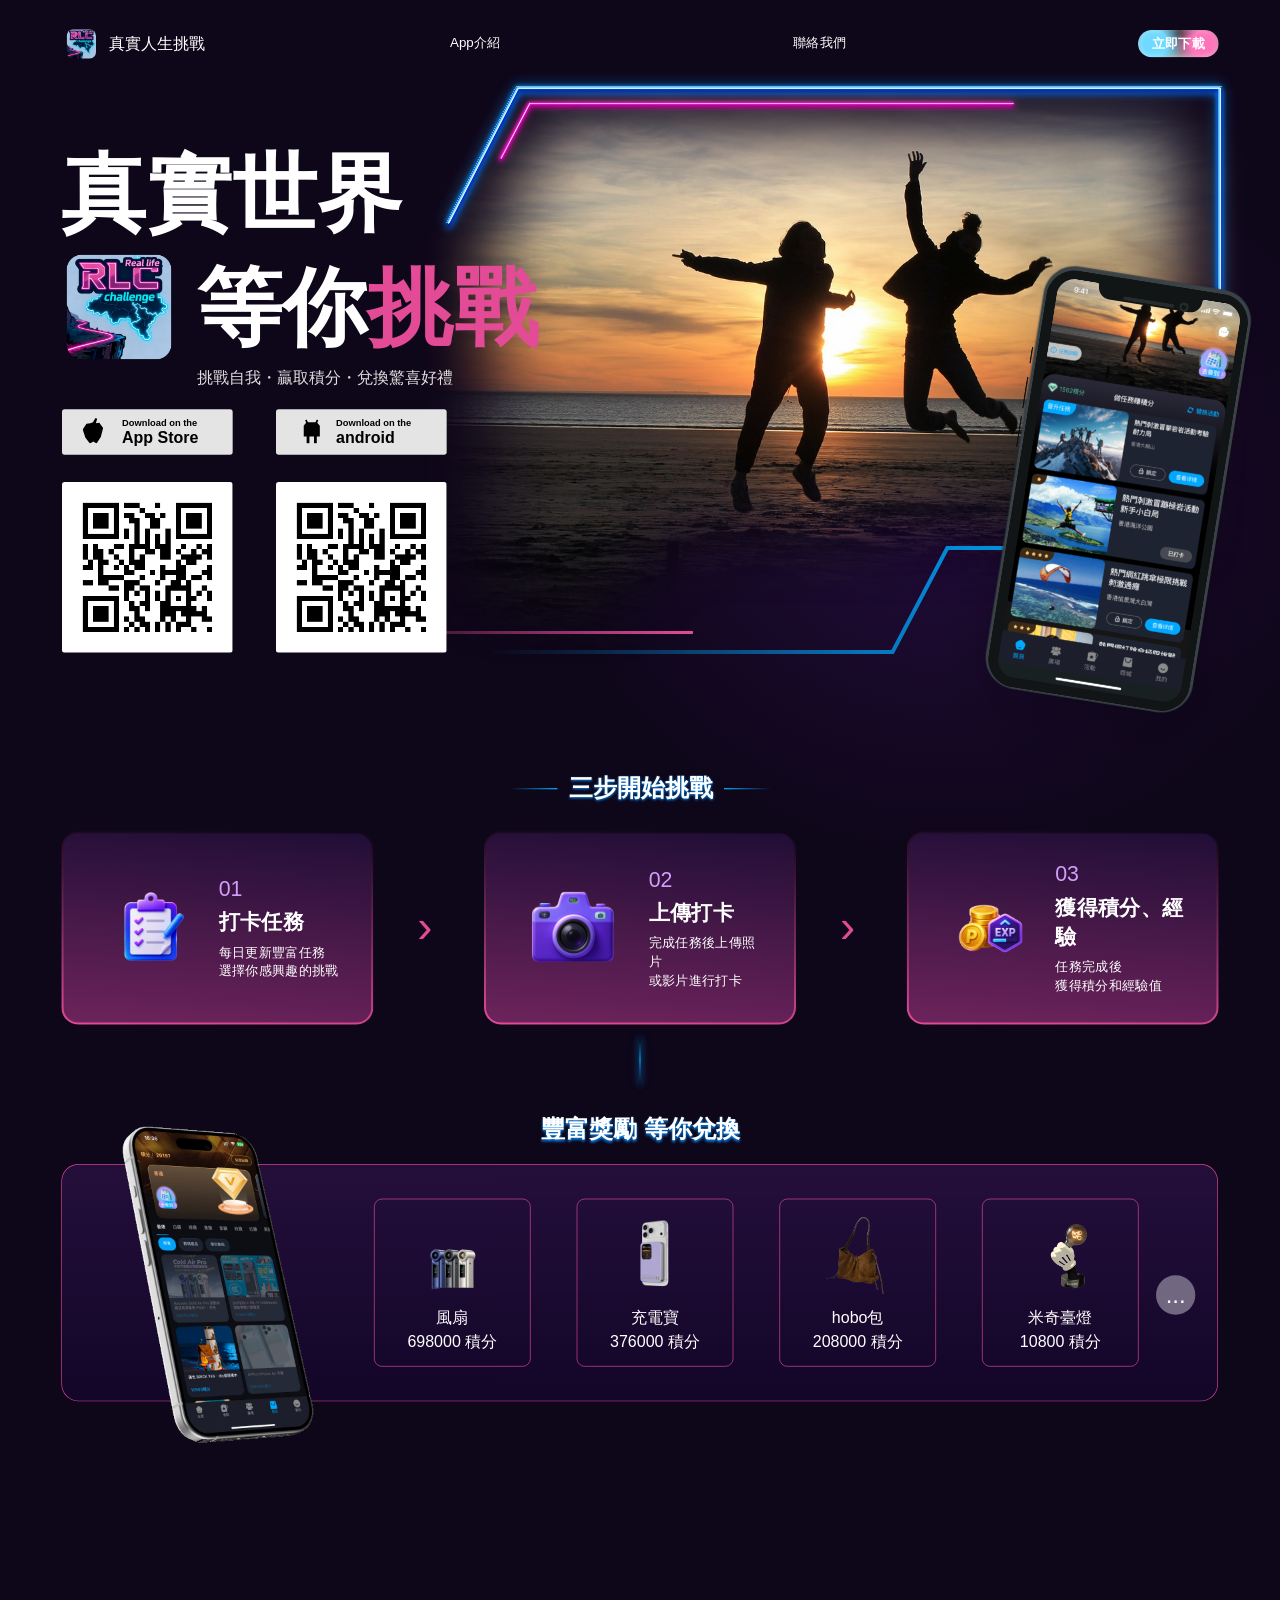
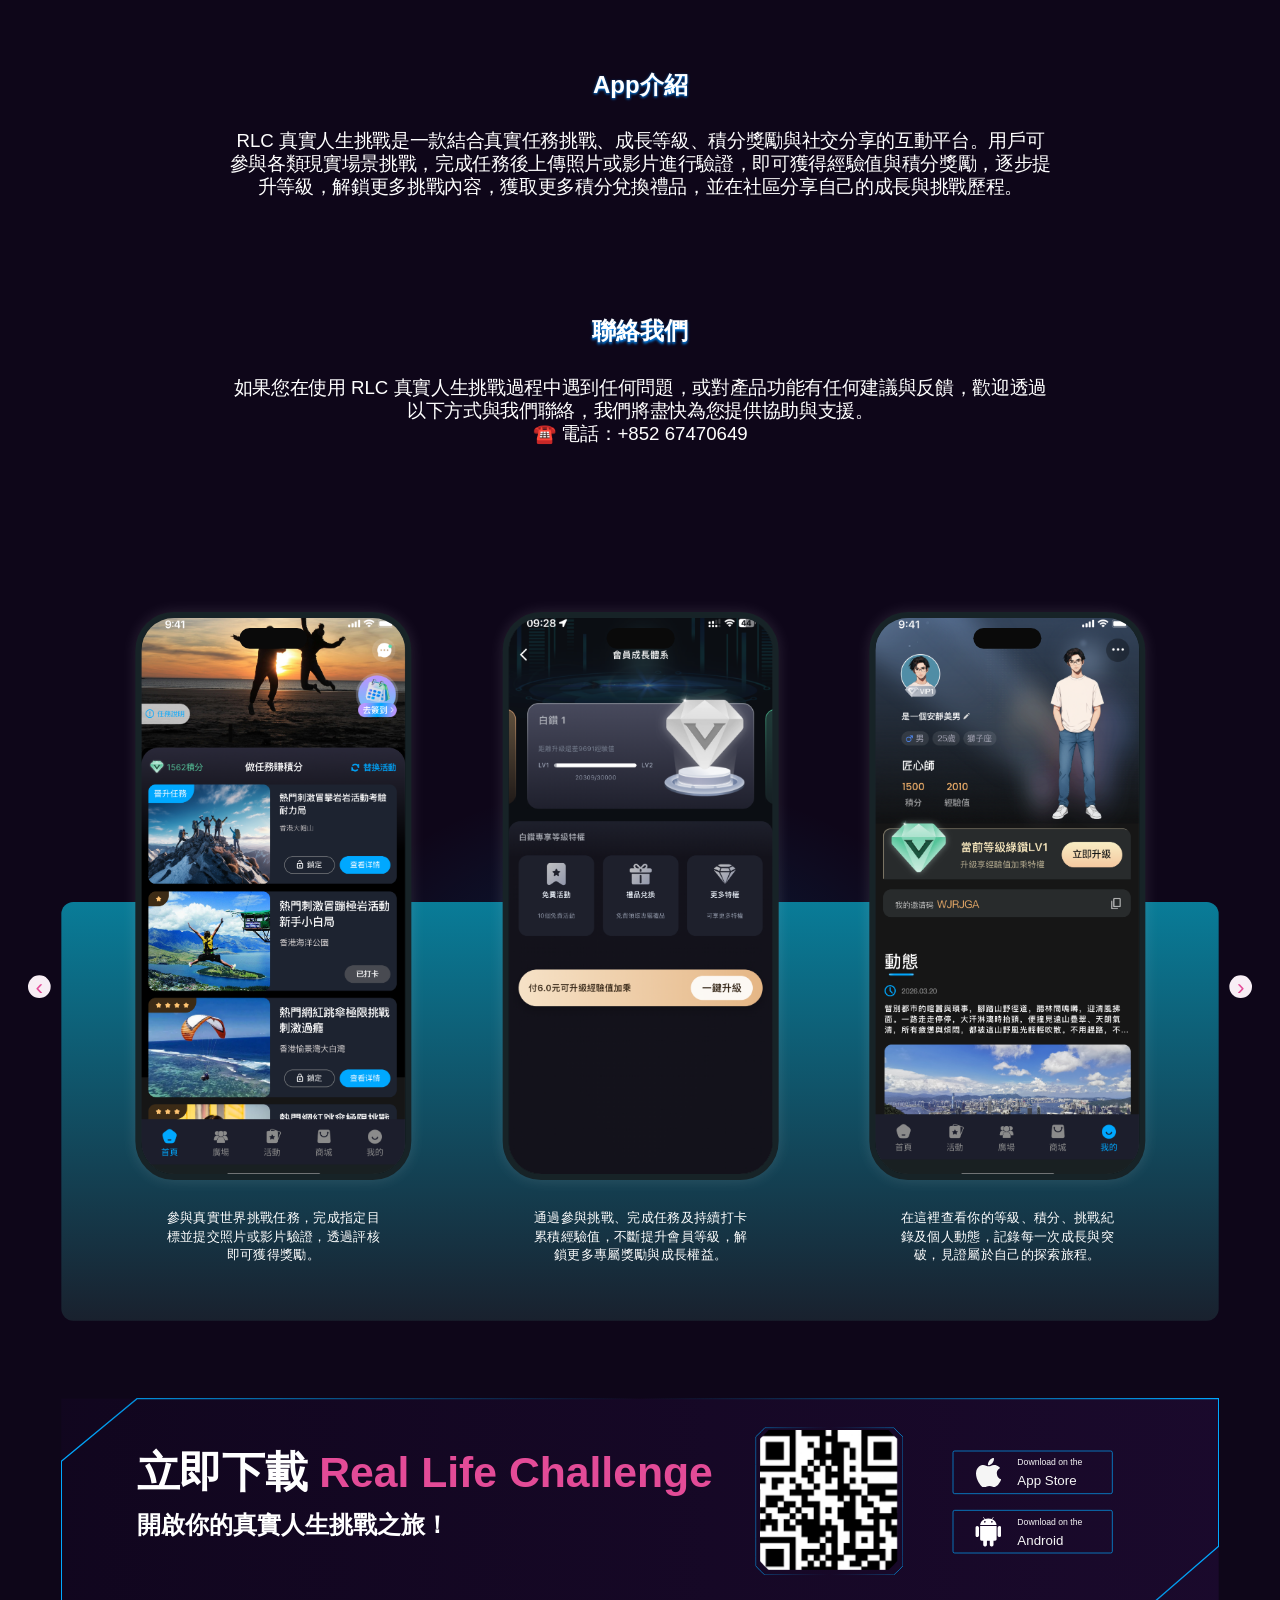
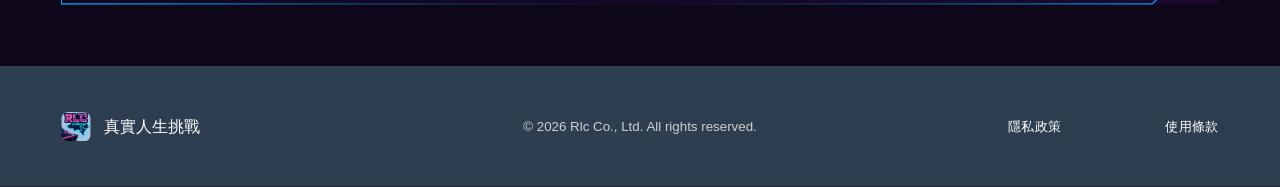
==== index.html @ c3938c3d "🎉 初始化提交：RLC 落地頁面（Landing Page）專案 - 新增首頁 index.html（繁體中文，含 SEO meta、Open Graph、Google Analytics 設定） -" ====
<!doctype html>
<html lang="zh-Hant">
  <head>
    <meta charset="utf-8" />
    <meta name="viewport" content="width=device-width, initial-scale=1" />
    <meta
      name="description"
      content="RLC 真實人生挑戰是一款結合真實任務挑戰、成長等級、積分獎勵與社交分享的互動平台。"
    />
    <title>真實人生挑戰</title>
    <link rel="stylesheet" href="./styles.css" />
  </head>
  <body>
    <main class="page-shell">
      <div class="design-canvas">
        <div class="design-stage">
          <header class="site-header" aria-label="主導覽">
            <button class="brand jump" type="button" data-scroll-y="0">
              <img src="./assets/logo.png" alt="" />
              <span>真實人生挑戰</span>
            </button>
            <nav class="main-nav">
              <button class="jump" type="button" data-scroll-y="2503">App介紹</button>
              <button class="jump" type="button" data-scroll-y="2869">聯絡我們</button>
            </nav>
            <button class="top-download jump" type="button" data-scroll-y="4498">立即下載</button>
          </header>

          <section class="hero" aria-label="真實世界等你挑戰">
            <div class="hero-copy">
              <h1>
                <span>真實世界</span>
                <span class="challenge-row">
                  <img src="./assets/logo.png" alt="RLC" />
                  <span>等你<strong>挑戰</strong></span>
                </span>
              </h1>
              <p>挑戰自我・贏取積分・兌換驚喜好禮</p>
              <div class="download-row">
                <button class="store-button jump" type="button" data-scroll-y="4498">
                  <span class="store-icon apple">Apple</span>
                  <span>
                    <small>Download on the</small>
                    App Store
                  </span>
                </button>
                <button class="store-button jump" type="button" data-scroll-y="4498">
                  <span class="store-icon android">Android</span>
                  <span>
                    <small>Download on the</small>
                    android
                  </span>
                </button>
              </div>
              <div class="qr-row">
                <img src="./assets/qr.png" alt="iOS 下載二維碼" />
                <img src="./assets/qr.png" alt="Android 下載二維碼" />
              </div>
            </div>

            <div class="hero-media" aria-hidden="true">
              <div class="hero-frame-art" data-node-id="475:1321">
                <div class="hero-frame-photo" data-node-id="475:1304">
                  <img src="./assets/hero-frame-photo.png" alt="" />
                </div>
                <img class="hero-vector hero-blue-1" src="./assets/hero-blue-1.svg" alt="" data-node-id="475:1307" />
                <img class="hero-vector hero-blue-2" src="./assets/hero-blue-2.svg" alt="" data-node-id="475:1308" />
                <img class="hero-vector hero-blue-3" src="./assets/hero-blue-3.svg" alt="" data-node-id="475:1309" />
                <img class="hero-vector hero-blue-4" src="./assets/hero-blue-4.svg" alt="" data-node-id="475:1310" />
                <img class="hero-vector hero-blue-5" src="./assets/hero-blue-5.svg" alt="" data-node-id="475:1311" />
                <img class="hero-vector hero-pink-1" src="./assets/hero-pink-1.svg" alt="" data-node-id="475:1314" />
                <img class="hero-vector hero-pink-2" src="./assets/hero-pink-2.svg" alt="" data-node-id="475:1315" />
                <img class="hero-vector hero-pink-3" src="./assets/hero-pink-3.svg" alt="" data-node-id="475:1316" />
                <img class="hero-vector hero-pink-4" src="./assets/hero-pink-4.svg" alt="" data-node-id="475:1317" />
                <img class="hero-vector hero-pink-5" src="./assets/hero-pink-5.svg" alt="" data-node-id="475:1318" />
                <img class="hero-vector hero-bottom-blue" src="./assets/hero-bottom-blue.svg" alt="" data-node-id="475:1319" />
                <img class="hero-vector hero-tail-pink" src="./assets/hero-tail-pink.svg" alt="" data-node-id="475:1320" />
              </div>
            </div>
            <div class="home-mock" aria-hidden="true" data-node-id="478:1348" data-name="首頁mock">
              <div class="home-mock-body">
                <img class="home-mock-buttons" src="./assets/mock-buttons.svg" alt="" data-node-id="478:1349" />
                <img class="home-mock-surround" src="./assets/mock-device-surround.svg" alt="" data-node-id="478:1354" />
                <img class="home-mock-bg" src="./assets/mock-device-bg.svg" alt="" data-node-id="478:1355" />
                <div class="home-mock-screen" data-node-id="478:1360">
                  <img src="./assets/mock-screen.png" alt="" />
                </div>
                <img class="home-mock-speaker" src="./assets/mock-speaker.svg" alt="" data-node-id="478:1357" />
                <div class="home-mock-camera" data-node-id="478:1356">
                  <img class="home-mock-camera-base" src="./assets/mock-camera.svg" alt="" />
                  <img class="home-mock-camera-oval" src="./assets/mock-camera-oval.svg" alt="" />
                  <img class="home-mock-camera-highlight" src="./assets/mock-camera-oval-highlight.svg" alt="" />
                </div>
              </div>
            </div>
          </section>

          <section class="steps" aria-label="三步開始挑戰">
            <div class="section-title line-title">三步開始挑戰</div>
            <div class="step-card step-one">
              <img src="./assets/task-check.png" alt="" />
              <div>
                <span>01</span>
                <h3>打卡任務</h3>
                <p>每日更新豐富任務<br />選擇你感興趣的挑戰</p>
              </div>
            </div>
            <span class="step-arrow arrow-one">›</span>
            <div class="step-card step-two">
              <img src="./assets/task-camera.png" alt="" />
              <div>
                <span>02</span>
                <h3>上傳打卡</h3>
                <p>完成任務後上傳照片<br />或影片進行打卡</p>
              </div>
            </div>
            <span class="step-arrow arrow-two">›</span>
            <div class="step-card step-three">
              <img src="./assets/task-exp.png" alt="" />
              <div>
                <span>03</span>
                <h3>獲得積分、經驗</h3>
                <p>任務完成後<br />獲得積分和經驗值</p>
              </div>
            </div>
          </section>

          <section class="rewards" aria-label="豐富獎勵 等你兌換">
            <div class="reward-connector" aria-hidden="true"></div>
            <div class="section-title reward-title">豐富獎勵 等你兌換</div>
            <div class="mall-mock" aria-hidden="true" data-node-id="479:1365" data-name="積分商城mock">
              <img class="mall-mock-image" src="./assets/mall-mock-figma-transparent.png" alt="積分商城手機畫面" />
            </div>
            <div class="reward-panel">
              <article class="reward-card">
                <img src="./assets/reward-fan.png" alt="" />
                <h3>風扇</h3>
                <p>698000 積分</p>
              </article>
              <article class="reward-card">
                <img src="./assets/reward-powerbank.png" alt="" />
                <h3>充電寶</h3>
                <p>376000 積分</p>
              </article>
              <article class="reward-card">
                <img src="./assets/reward-bag.png" alt="" />
                <h3>hobo包</h3>
                <p>208000 積分</p>
              </article>
              <article class="reward-card">
                <img src="./assets/reward-lamp.png" alt="" />
                <h3>米奇臺燈</h3>
                <p>10800 積分</p>
              </article>
              <span class="more-dot">...</span>
            </div>
          </section>

          <section class="about" aria-label="App 介紹與聯絡我們">
            <div class="text-block" id="about">
              <h2>App介紹</h2>
              <p>
                RLC 真實人生挑戰是一款結合真實任務挑戰、成長等級、積分獎勵與社交分享的互動平台。用戶可參與各類現實場景挑戰，完成任務後上傳照片或影片進行驗證，即可獲得經驗值與積分獎勵，逐步提升等級，解鎖更多挑戰內容，獲取更多積分兌換禮品，並在社區分享自己的成長與挑戰歷程。
              </p>
            </div>
            <div class="text-block contact-block" id="contact">
              <h2>聯絡我們</h2>
              <p>
                如果您在使用 RLC 真實人生挑戰過程中遇到任何問題，或對產品功能有任何建議與反饋，歡迎透過以下方式與我們聯絡，我們將盡快為您提供協助與支援。<br />
                ☎️ 電話：+852 67470649
              </p>
            </div>
          </section>

          <section class="showcase" aria-label="App 頁面展示">
            <div class="showcase-panel"></div>
            <button class="round-nav left" type="button" aria-label="上一張">‹</button>
            <button class="round-nav right" type="button" aria-label="下一張">›</button>
            <article class="showcase-item showcase-left">
              <div class="phone big-phone"><img src="./assets/showcase-1.png" alt="首頁挑戰列表畫面" /></div>
              <p>參與真實世界挑戰任務，完成指定目標並提交照片或影片驗證，透過評核即可獲得獎勵。</p>
            </article>
            <article class="showcase-item showcase-mid">
              <div class="phone big-phone"><img src="./assets/showcase-3.png" alt="會員成長體系畫面" /></div>
              <p>通過參與挑戰、完成任務及持續打卡累積經驗值，不斷提升會員等級，解鎖更多專屬獎勵與成長權益。</p>
            </article>
            <article class="showcase-item showcase-right">
              <div class="phone big-phone"><img src="./assets/showcase-2.png" alt="個人資料與動態畫面" /></div>
              <p>在這裡查看你的等級、積分、挑戰紀錄及個人動態，記錄每一次成長與突破，見證屬於自己的探索旅程。</p>
            </article>
          </section>

          <section class="cta" aria-label="立即下載 Real Life Challenge" data-node-id="476:1329">
            <img class="cta-border" src="./assets/cta-border.svg" alt="" data-node-id="476:1330" />
            <div class="cta-copy">
              <h2>立即下載 <strong>Real Life Challenge</strong></h2>
              <p>開啟你的真實人生挑戰之旅！</p>
            </div>
            <div class="cta-qr-wrap" aria-label="下載二維碼" data-node-id="476:1333">
              <img class="cta-qr-frame" src="./assets/cta-qr-frame.svg" alt="" data-node-id="476:1334" />
              <img class="cta-qr-code" src="./assets/cta-qr-code.png" alt="下載二維碼" data-node-id="476:1335" />
            </div>
            <div class="cta-buttons">
              <button class="cta-store cta-store-ios jump" type="button" data-scroll-y="4498" data-node-id="476:1337">
                <img class="cta-store-icon cta-store-ios-icon" src="./assets/cta-ios-icon.svg" alt="" data-node-id="476:1343" />
                <span class="cta-store-kicker">Download on the</span>
                <span class="cta-store-name">App Store</span>
              </button>
              <button class="cta-store cta-store-android jump" type="button" data-scroll-y="4498" data-node-id="476:1338">
                <img class="cta-store-icon cta-store-android-icon" src="./assets/cta-android-icon.svg" alt="" data-node-id="476:1346" />
                <span class="cta-store-kicker">Download on the</span>
                <span class="cta-store-name">Android</span>
              </button>
            </div>
          </section>

          <footer class="site-footer">
            <div class="footer-brand">
              <img src="./assets/logo.png" alt="" />
              <span>真實人生挑戰</span>
            </div>
            <p>© 2026 Rlc Co., Ltd. All rights reserved.</p>
            <nav>
              <a href="#">隱私政策</a>
              <a href="#">使用條款</a>
            </nav>
          </footer>
        </div>
      </div>
    </main>
    <script src="./script.js"></script>
  </body>
</html>
---- styles.css ----
:root {
  --design-width: 1920px;
  --design-height: 5080px;
  --scale: 1;
  --stage-left: 0px;
  --bg: #0e0619;
  --cyan: #00a8ff;
  --pink: #e34b97;
  color-scheme: dark;
}

* {
  box-sizing: border-box;
}

html {
  min-height: 100%;
  background: var(--bg);
  scroll-behavior: smooth;
}

body {
  min-height: 100%;
  margin: 0;
  overflow-x: hidden;
  background: var(--bg);
  color: #fff;
  font-family:
    Inter,
    "PingFang TC",
    "PingFang SC",
    "Microsoft JhengHei",
    "Noto Sans TC",
    Arial,
    sans-serif;
}

button,
a {
  font: inherit;
}

button {
  cursor: pointer;
}

.page-shell {
  width: 100%;
}

.design-canvas {
  position: relative;
  width: 100%;
  height: calc(var(--design-height) * var(--scale));
  margin: 0;
  overflow: hidden;
  background:
    radial-gradient(900px 840px at 74% 14%, rgba(36, 0, 76, 0.96), rgba(34, 12, 58, 0.72) 22%, rgba(14, 5, 25, 0) 68%),
    radial-gradient(900px 680px at 50% 78%, rgba(0, 168, 255, 0.18), rgba(14, 5, 25, 0) 58%),
    var(--bg);
}

.design-stage {
  position: absolute;
  left: var(--stage-left);
  top: 0;
  width: var(--design-width);
  height: var(--design-height);
  transform: scale(var(--scale));
  transform-origin: top left;
  background:
    radial-gradient(900px 840px at 74% 14%, rgba(36, 0, 76, 0.96), rgba(34, 12, 58, 0.72) 22%, rgba(14, 5, 25, 0) 68%),
    radial-gradient(900px 680px at 50% 78%, rgba(0, 168, 255, 0.18), rgba(14, 5, 25, 0) 58%),
    var(--bg);
}

.site-header {
  position: absolute;
  left: 100px;
  top: 42px;
  z-index: 5;
  display: flex;
  align-items: center;
  width: 1728px;
  height: 48px;
}

.brand,
.main-nav button,
.top-download,
.jump,
.round-nav {
  border: 0;
  background: transparent;
  color: inherit;
}

.brand {
  display: flex;
  align-items: center;
  gap: 20px;
  padding: 0;
  font-size: 24px;
  line-height: 1;
}

.brand img,
.footer-brand img {
  width: 44px;
  height: 44px;
  border-radius: 10px;
}

.main-nav {
  position: absolute;
  left: 569px;
  top: 8px;
  display: flex;
  gap: 427px;
  font-size: 20px;
  letter-spacing: 0;
}

.top-download {
  position: absolute;
  right: 0;
  top: 3px;
  width: 121px;
  height: 41px;
  border-radius: 24px;
  color: #fff;
  font-size: 20px;
  font-weight: 700;
  background:
    radial-gradient(circle at 80% 50%, #ff73ba 0 18%, transparent 42%),
    radial-gradient(circle at 20% 50%, #70d9ff 0 20%, transparent 45%),
    linear-gradient(180deg, #111, #8f8f8f);
  box-shadow: inset 0 0 10px rgba(255, 255, 255, 0.48);
}

.hero {
  position: absolute;
  inset: 0;
}

.hero-copy {
  position: absolute;
  left: 92px;
  top: 212px;
  z-index: 3;
  width: 690px;
}

.hero-copy h1 {
  margin: 0;
  font-size: 128px;
  font-weight: 800;
  line-height: 1.22;
  letter-spacing: 0;
}

.challenge-row {
  display: flex;
  align-items: center;
  gap: 38px;
  margin-top: 14px;
  padding-left: 8px;
  white-space: nowrap;
}

.challenge-row img {
  width: 157px;
  height: 157px;
  border-radius: 20px;
}

.challenge-row strong,
.cta strong {
  color: var(--pink);
  font-weight: inherit;
}

.hero-copy p {
  margin: 12px 0 0 203px;
  color: #dedede;
  font-size: 24px;
  font-weight: 500;
}

.download-row,
.qr-row {
  display: flex;
  gap: 65px;
  margin-left: 1px;
}

.download-row {
  margin-top: 31px;
}

.qr-row {
  margin-top: 41px;
}

.qr-row img {
  width: 256px;
  height: 256px;
  border-radius: 4px;
  background: #fff;
}

.store-button {
  display: flex;
  align-items: center;
  gap: 22px;
  width: 256px;
  height: 68px;
  padding: 0 26px;
  border: 0;
  border-radius: 4px;
  background: #e4e4e4;
  color: #000;
  text-align: left;
}

.store-button small {
  display: block;
  font-size: 14px;
  line-height: 1.1;
}

.store-button span:last-child {
  font-size: 24px;
  font-weight: 600;
  line-height: 1.1;
}

.store-icon {
  display: grid;
  place-items: center;
  flex: 0 0 auto;
  width: 42px;
  height: 42px;
  overflow: hidden;
  color: transparent;
}

.store-icon::before {
  color: currentColor;
}

.store-icon.apple::before {
  content: "";
  width: 32px;
  height: 38px;
  background: #000;
  clip-path: polygon(48% 16%, 60% 0, 68% 3%, 62% 20%, 78% 18%, 96% 39%, 85% 75%, 65% 100%, 50% 92%, 34% 100%, 13% 78%, 0 45%, 18% 22%, 36% 20%);
}

.store-icon.android::before {
  content: "";
  width: 38px;
  height: 38px;
  background: #000;
  clip-path: polygon(18% 30%, 28% 18%, 24% 8%, 30% 6%, 35% 16%, 65% 16%, 70% 6%, 76% 8%, 72% 18%, 82% 30%, 82% 73%, 70% 73%, 70% 100%, 59% 100%, 59% 73%, 41% 73%, 41% 100%, 30% 100%, 30% 73%, 18% 73%);
}

.hero-media {
  position: absolute;
  left: 93px;
  top: -61px;
  z-index: 1;
  width: 2315px;
  height: 1063px;
  pointer-events: none;
}

.hero-frame-art {
  position: absolute;
  inset: 0;
}

.hero-frame-photo {
  position: absolute;
  left: 476.429px;
  top: 194.93px;
  width: 1301.143px;
  height: 867.09px;
  -webkit-mask-image: url("./assets/hero-mask.png");
  mask-image: url("./assets/hero-mask.png");
  -webkit-mask-repeat: no-repeat;
  mask-repeat: no-repeat;
  -webkit-mask-position: 47.768px -57.63px;
  mask-position: 47.768px -57.63px;
  -webkit-mask-size: 1268.399px 937.399px;
  mask-size: 1268.399px 937.399px;
  mask-mode: alpha;
}

.hero-frame-photo img {
  display: block;
  width: 100%;
  height: 100%;
  object-fit: cover;
}

.hero-vector {
  position: absolute;
  display: block;
  pointer-events: none;
}

.hero-blue-1,
.hero-blue-2,
.hero-blue-3,
.hero-pink-1,
.hero-pink-2,
.hero-pink-3 {
  mix-blend-mode: hard-light;
}

.hero-blue-1 {
  left: 555.72px;
  top: 169.46px;
  width: 1203.8px;
  height: 429.775px;
}

.hero-blue-2 {
  left: 569.15px;
  top: 182.77px;
  width: 1177.12px;
  height: 402.475px;
}

.hero-blue-3 {
  left: 567.64px;
  top: 188.39px;
  width: 1180px;
  height: 405.975px;
}

.hero-blue-4 {
  left: 576.78px;
  top: 190.67px;
  width: 1161.54px;
  height: 388.3px;
}

.hero-blue-5 {
  left: 578.75px;
  top: 191.59px;
  width: 1159.76px;
  height: 387.133px;
}

.hero-pink-1 {
  left: 641.89px;
  top: 199.38px;
  width: 800.625px;
  height: 115.25px;
}

.hero-pink-2 {
  left: 651.35px;
  top: 208.87px;
  width: 781.125px;
  height: 96.2504px;
}

.hero-pink-3 {
  left: 650.35px;
  top: 212.88px;
  width: 783.625px;
  height: 98.2503px;
}

.hero-pink-4 {
  left: 656.96px;
  top: 214.5px;
  width: 771px;
  height: 85.0002px;
}

.hero-pink-5 {
  left: 657.65px;
  top: 215.16px;
  width: 770.167px;
  height: 83.6668px;
}

.hero-bottom-blue {
  left: 642px;
  top: 880px;
  width: 853.5px;
  height: 161.5px;
}

.hero-tail-pink {
  left: 418.5px;
  top: 1006.5px;
  width: 528px;
  height: 5px;
}

.phone {
  overflow: hidden;
  border: 9px solid #172327;
  border-radius: 58px;
  background: #0b1115;
  box-shadow:
    inset 0 0 0 3px #334045,
    0 0 22px rgba(255, 255, 255, 0.12);
}

.phone::before {
  content: "";
  position: absolute;
  left: 50%;
  top: 24px;
  z-index: 2;
  width: 102px;
  height: 31px;
  transform: translateX(-50%);
  border-radius: 22px;
  background: #0a0a0a;
}

.phone img {
  display: block;
  width: 100%;
  height: 100%;
  object-fit: cover;
}

.home-mock {
  position: absolute;
  left: 1471px;
  top: 395px;
  z-index: 4;
  width: 411.405px;
  height: 682.647px;
  pointer-events: none;
}

.home-mock-body {
  position: absolute;
  left: 50%;
  top: 50%;
  width: 321.754px;
  height: 649.014px;
  transform: translate(-50%, -50%) rotate(9.12deg);
  transform-origin: center;
}

.home-mock-body img {
  position: absolute;
  display: block;
  pointer-events: none;
  user-select: none;
}

.home-mock-buttons {
  left: -1px;
  top: 132px;
  width: 318.226px;
  height: 151.663px;
  z-index: 1;
}

.home-mock-surround {
  left: 0;
  top: 0;
  width: 321.754px;
  height: 649.014px;
  z-index: 2;
  filter:
    drop-shadow(0 0 2px rgba(0, 21, 64, 0.14))
    drop-shadow(0 2px 4px rgba(0, 21, 64, 0.05))
    drop-shadow(13px 37px 48px rgba(0, 0, 0, 0.22));
}

.home-mock-bg {
  left: 7.7px;
  top: 7.7px;
  width: 306.301px;
  height: 633.542px;
  z-index: 3;
}

.home-mock-screen {
  position: absolute;
  left: 22.7px;
  top: 20.5px;
  z-index: 4;
  width: 279.472px;
  height: 606.647px;
  overflow: hidden;
  -webkit-mask-image: url("./assets/mock-screen-mask.svg");
  mask-image: url("./assets/mock-screen-mask.svg");
  -webkit-mask-repeat: no-repeat;
  mask-repeat: no-repeat;
  -webkit-mask-position: 0 0;
  mask-position: 0 0;
  -webkit-mask-size: 100% 100%;
  mask-size: 100% 100%;
  mask-mode: alpha;
}

.home-mock-screen img {
  position: absolute;
  inset: 0;
  width: 100%;
  height: 100%;
  object-fit: cover;
}

.home-mock-speaker {
  left: 123px;
  top: 35px;
  z-index: 5;
  width: 77px;
  height: 6px;
}

.home-mock-camera {
  position: absolute;
  left: 208px;
  top: 30px;
  z-index: 5;
  width: 13.668px;
  height: 13.693px;
}

.home-mock-camera-base {
  inset: 0;
  width: 100%;
  height: 100%;
}

.home-mock-camera-oval {
  left: 18.75%;
  top: 18.75%;
  width: 62.5%;
  height: 62.5%;
}

.home-mock-camera-highlight {
  left: 43.75%;
  top: 31.25%;
  width: 12.5%;
  height: 12.5%;
}

.section-title {
  position: absolute;
  color: #fff;
  font-size: 36px;
  font-weight: 700;
  line-height: 1.2;
  text-align: center;
  text-shadow: 0 2px 4px #028cfd;
}

.line-title {
  left: 853px;
  top: 1160px;
}

.line-title::before,
.line-title::after {
  content: "";
  position: absolute;
  top: 22px;
  width: 71px;
  height: 2px;
  background: linear-gradient(90deg, transparent, var(--cyan));
}

.line-title::before {
  right: calc(100% + 17px);
}

.line-title::after {
  left: calc(100% + 17px);
  transform: scaleX(-1);
}

.step-card {
  position: absolute;
  top: 1247px;
  display: flex;
  align-items: center;
  width: 468px;
  height: 290px;
  padding: 0 48px 0 56px;
  border: 3px solid transparent;
  border-radius: 26px;
  background:
    linear-gradient(180deg, rgba(46, 20, 75, 0.57) 0%, rgba(21, 7, 48, 0.57) 100%) padding-box,
    linear-gradient(183deg, rgba(125, 41, 83, 0) 0%, rgba(227, 75, 151, 1) 100%) border-box;
  background-clip: padding-box, border-box;
}

.step-one {
  left: 92px;
}

.step-two {
  left: 726px;
}

.step-three {
  left: 1360px;
}

.step-card img {
  width: 151px;
  height: 151px;
  object-fit: contain;
  margin-right: 26px;
}

.step-two img {
  width: 178px;
  height: 178px;
  margin-left: -16px;
}

.step-three img {
  width: 159px;
  height: 136px;
}

.step-card span {
  color: #d29efa;
  font-size: 32px;
}

.step-card h3 {
  margin: 10px 0 8px;
  font-size: 32px;
  font-weight: 600;
}

.step-card p {
  margin: 0;
  font-size: 20px;
  line-height: 1.4;
}

.step-arrow {
  position: absolute;
  top: 1350px;
  color: var(--pink);
  font-size: 68px;
  font-weight: 300;
}

.arrow-one {
  left: 626px;
}

.arrow-two {
  left: 1260px;
}

.reward-title {
  left: 812px;
  top: 1672px;
}

.reward-connector {
  position: absolute;
  left: 959px;
  top: 1557px;
  width: 2px;
  height: 71px;
  background: linear-gradient(180deg, rgba(0, 168, 255, 0), #00a8ff 45%, rgba(0, 168, 255, 0));
  box-shadow: 0 0 9px rgba(0, 168, 255, 0.9), 0 0 18px rgba(0, 168, 255, 0.42);
}

.reward-panel {
  position: absolute;
  left: 92px;
  top: 1746px;
  display: flex;
  align-items: center;
  gap: 69px;
  width: 1735px;
  height: 356px;
  padding-left: 468px;
  border: 1px solid rgba(227, 75, 151, 0.92);
  border-radius: 26px;
  background: linear-gradient(180deg, rgba(46, 20, 75, 0.69), rgba(21, 7, 48, 0.69));
}

.mall-mock {
  position: absolute;
  left: 63px;
  top: 1661px;
  z-index: 2;
  width: 526px;
  height: 526px;
  overflow: hidden;
  pointer-events: none;
}

.mall-mock-image {
  display: block;
  width: 100%;
  height: 100%;
  object-fit: contain;
  user-select: none;
}

.reward-card {
  display: flex;
  flex-direction: column;
  align-items: center;
  justify-content: center;
  width: 235px;
  height: 252px;
  border: 1px solid rgba(227, 75, 151, 0.95);
  border-radius: 12px;
  text-align: center;
}

.reward-card img {
  width: 126px;
  height: 126px;
  object-fit: contain;
  margin-bottom: 16px;
}

.reward-card h3,
.reward-card p {
  margin: 0;
  font-size: 24px;
  font-weight: 500;
  line-height: 1.5;
}

.more-dot {
  position: absolute;
  right: 33px;
  top: 166px;
  display: grid;
  place-items: center;
  width: 59px;
  height: 59px;
  border-radius: 50%;
  background: rgba(124, 114, 138, 0.9);
  font-size: 36px;
  line-height: 1;
}

.about {
  position: absolute;
  left: 342px;
  top: 2503px;
  width: 1237px;
  text-align: center;
}

.text-block h2 {
  margin: 0 0 43px;
  font-size: 36px;
  font-weight: 700;
  text-shadow: 0 2px 4px #028cfd;
}

.text-block p {
  margin: 0;
  font-size: 28px;
  line-height: 1.22;
  letter-spacing: 0;
}

.contact-block {
  margin-top: 176px;
}

.showcase {
  position: absolute;
  left: 0;
  top: 3318px;
  width: 1920px;
  height: 1063px;
}

.showcase-panel {
  position: absolute;
  left: 92px;
  top: 435px;
  width: 1736px;
  height: 628px;
  border-radius: 18px;
  background: linear-gradient(180deg, #097c98, #19212e);
}

.showcase-item {
  position: absolute;
  width: 414px;
  text-align: center;
}

.showcase-left {
  left: 203px;
}

.showcase-mid {
  left: 754px;
}

.showcase-right {
  left: 1304px;
}

.big-phone {
  width: 414px;
  height: 852px;
}

.showcase-item p {
  width: 330px;
  margin: 42px auto 0;
  font-size: 20px;
  line-height: 1.4;
}

.round-nav {
  position: absolute;
  z-index: 3;
  top: 545px;
  display: grid;
  place-items: center;
  width: 34px;
  height: 34px;
  border-radius: 50%;
  background: #f8eef5;
  color: var(--pink);
  font-size: 34px;
  line-height: 0;
}

.round-nav.left {
  left: 42px;
}

.round-nav.right {
  right: 42px;
}

.cta {
  position: absolute;
  left: 92px;
  top: 4498px;
  width: 1736px;
  height: 308px;
  background: linear-gradient(90deg, rgba(17, 6, 31, 0.92), rgba(28, 10, 47, 0.86));
}

.cta-border {
  position: absolute;
  left: -1px;
  top: -1px;
  width: 1738px;
  height: 310px;
  pointer-events: none;
}

.cta-copy {
  position: absolute;
  left: 113px;
  top: 65px;
}

.cta h2 {
  margin: 0;
  font-size: 64px;
  font-weight: 800;
  line-height: 90px;
  white-space: nowrap;
}

.cta p {
  margin: 10px 0 0;
  font-size: 36px;
  font-weight: 800;
  line-height: 50px;
  white-space: nowrap;
}

.cta-qr-wrap {
  position: absolute;
  left: 1041px;
  top: 43px;
  width: 221.836px;
  height: 221.836px;
}

.cta-qr-frame {
  position: absolute;
  inset: -0.5px;
  width: 222.836px;
  height: 222.836px;
}

.cta-qr-code {
  position: absolute;
  left: 7.394px;
  top: 3.697px;
  width: 205.198px;
  height: 210.744px;
}

.cta-buttons {
  position: absolute;
  left: 1337px;
  top: 78px;
  width: 240px;
  height: 154px;
}

.cta-store {
  position: absolute;
  left: 0;
  width: 240px;
  height: 65px;
  border: 1px solid var(--cyan);
  border-radius: 3px;
  background: transparent;
  color: #f5f5f5;
  text-align: left;
}

.cta-store-ios {
  top: 0;
}

.cta-store-android {
  top: 89px;
}

.cta-store-icon {
  position: absolute;
  display: block;
  pointer-events: none;
}

.cta-store-ios-icon {
  left: 34px;
  top: 10px;
  width: 38px;
  height: 44.41px;
}

.cta-store-android-icon {
  left: 33.146px;
  top: 9px;
  width: 38.854px;
  height: 45.413px;
}

.cta-store-kicker,
.cta-store-name {
  position: absolute;
  left: 96px;
  font-family: Inter, Arial, sans-serif;
  font-weight: 500;
  line-height: 1.2;
  letter-spacing: 0;
  color: #f5f5f5;
  white-space: nowrap;
}

.cta-store-kicker {
  top: 9px;
  font-size: 13px;
}

.cta-store-name {
  top: 32px;
  font-size: 20px;
}

.site-footer {
  position: absolute;
  left: 0;
  top: 4899px;
  display: flex;
  align-items: center;
  width: 1920px;
  height: 181px;
  padding: 0 92px;
  background: #2c3e50;
}

.footer-brand {
  display: flex;
  align-items: center;
  gap: 20px;
  font-size: 24px;
}

.site-footer > p {
  position: absolute;
  left: 50%;
  transform: translateX(-50%);
  margin: 0;
  color: #d0d0d0;
  font-size: 20px;
}

.site-footer nav {
  display: flex;
  gap: 156px;
  margin-left: auto;
}

.site-footer a {
  color: #fff;
  font-size: 20px;
  text-decoration: none;
}

@media (prefers-reduced-motion: reduce) {
  html {
    scroll-behavior: auto;
  }
}
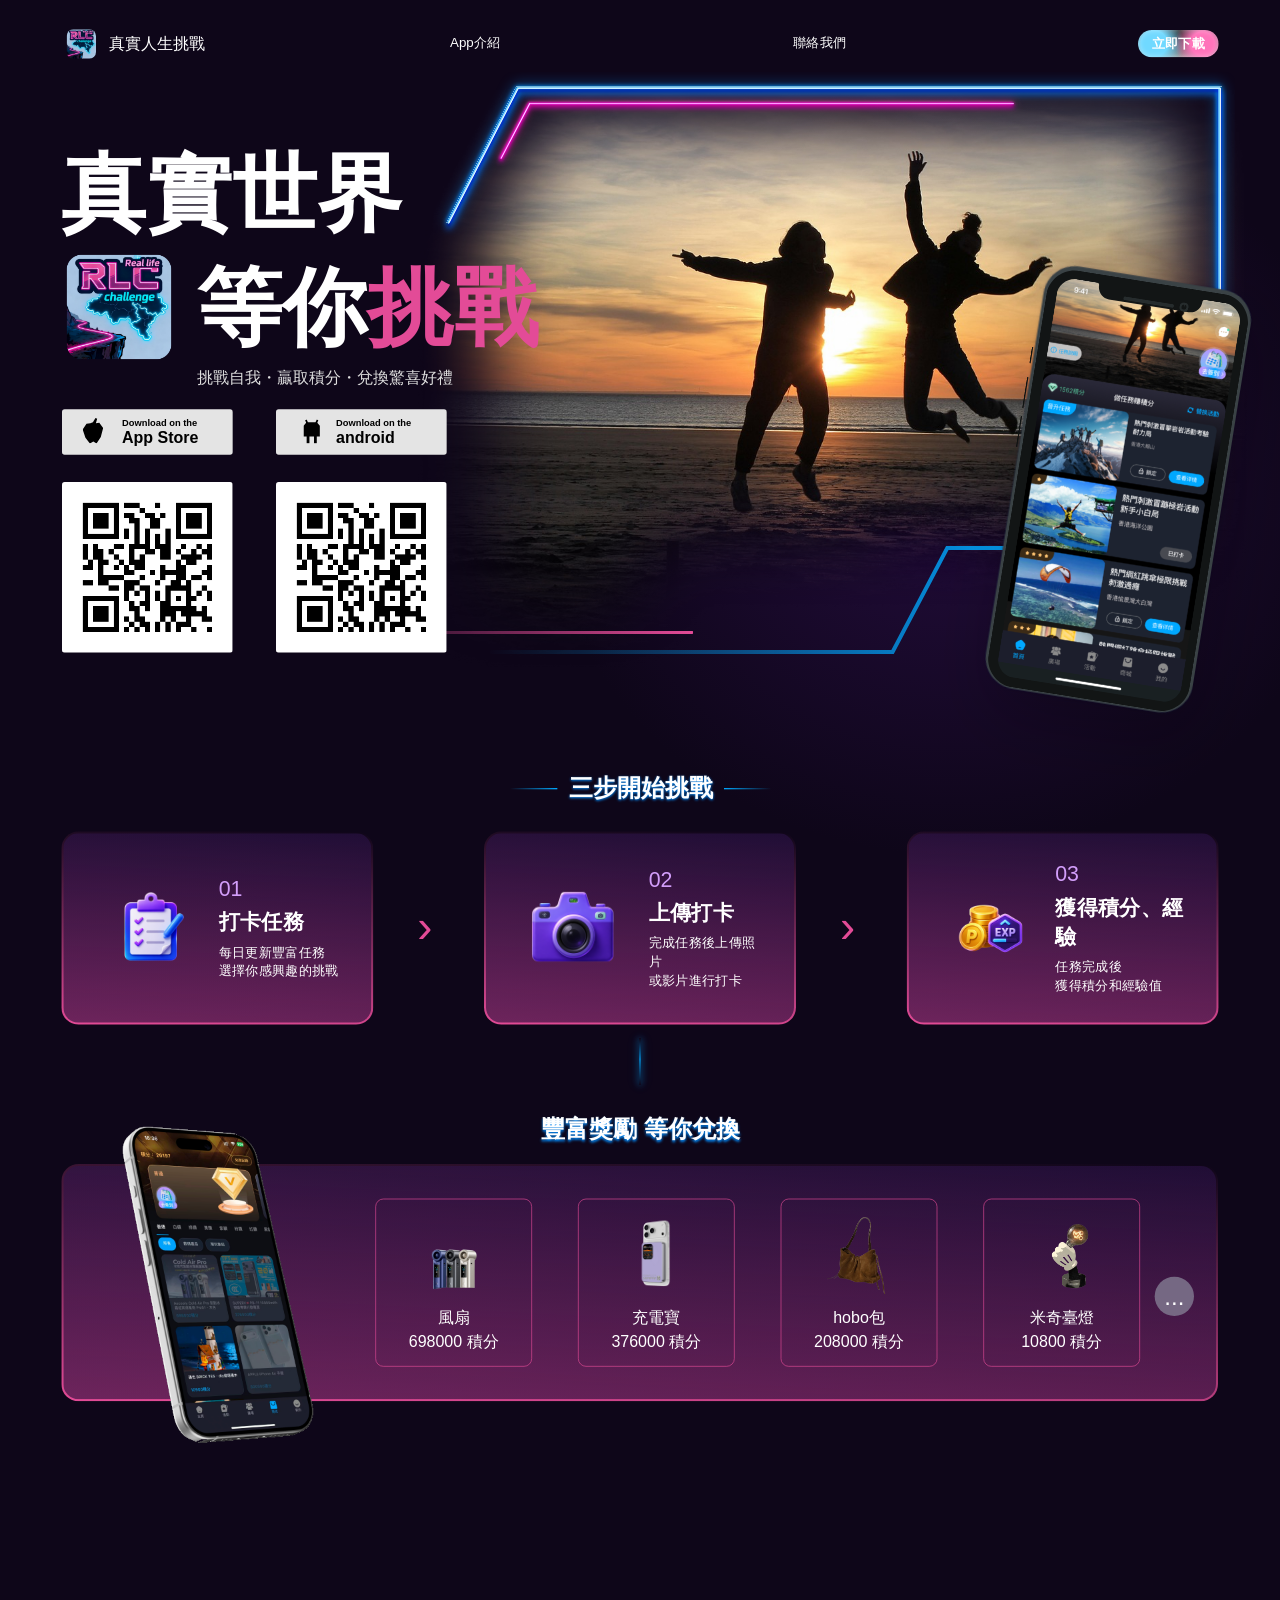
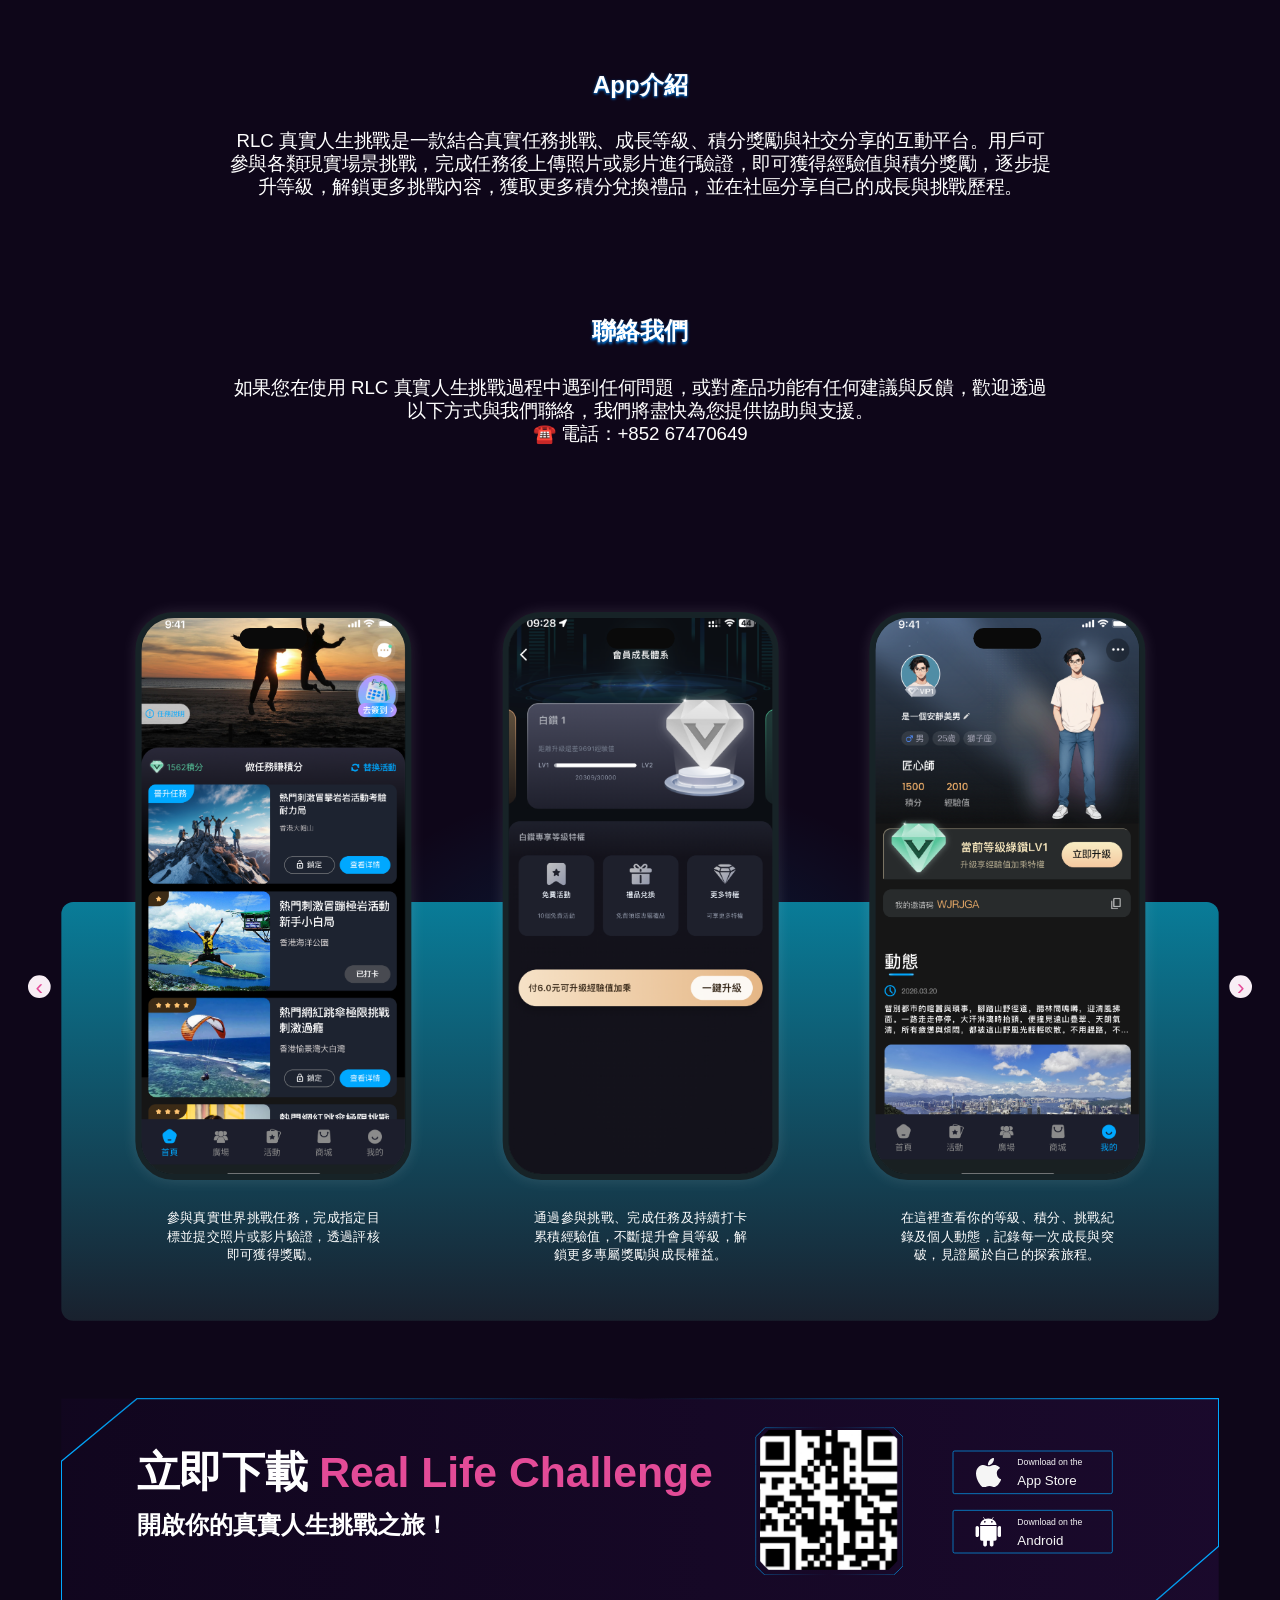
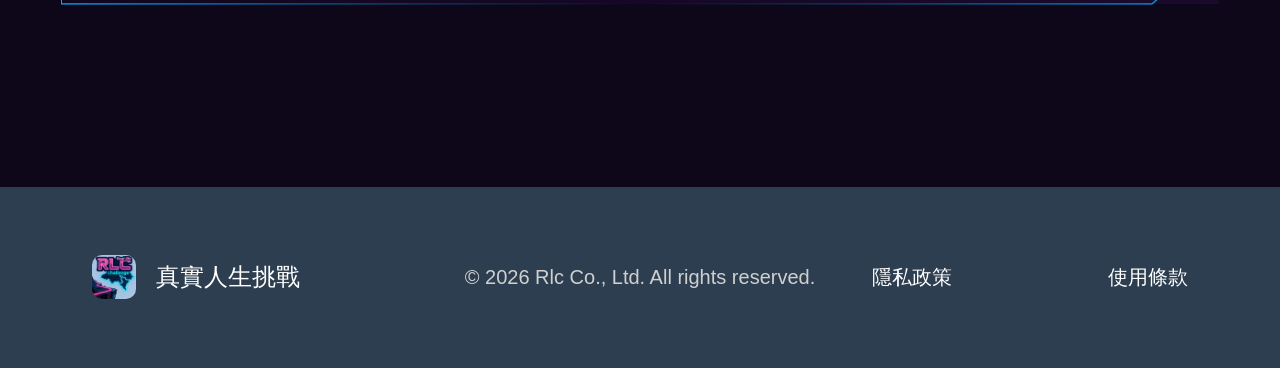
==== commit 6871b055: "調整頁尾 Footer 改為滿版寬度、統一獎勵區塊邊框與填充樣式 - 將 <footer> 移出 .design-stage，改為 .design-canvas 的兄弟元素，   使 footer 背" ====
--- a/index.html
+++ b/index.html
@@ -214,19 +214,19 @@
             </div>
           </section>
 
-          <footer class="site-footer">
-            <div class="footer-brand">
-              <img src="./assets/logo.png" alt="" />
-              <span>真實人生挑戰</span>
-            </div>
-            <p>© 2026 Rlc Co., Ltd. All rights reserved.</p>
-            <nav>
-              <a href="#">隱私政策</a>
-              <a href="#">使用條款</a>
-            </nav>
-          </footer>
         </div>
       </div>
+      <footer class="site-footer">
+        <div class="footer-brand">
+          <img src="./assets/logo.png" alt="" />
+          <span>真實人生挑戰</span>
+        </div>
+        <p>© 2026 Rlc Co., Ltd. All rights reserved.</p>
+        <nav>
+          <a href="#">隱私政策</a>
+          <a href="#">使用條款</a>
+        </nav>
+      </footer>
     </main>
     <script src="./script.js"></script>
   </body>
--- a/styles.css
+++ b/styles.css
@@ -690,9 +690,12 @@
   width: 1735px;
   height: 356px;
   padding-left: 468px;
-  border: 1px solid rgba(227, 75, 151, 0.92);
+  border: 3px solid transparent;
   border-radius: 26px;
-  background: linear-gradient(180deg, rgba(46, 20, 75, 0.69), rgba(21, 7, 48, 0.69));
+  background:
+    linear-gradient(180deg, rgba(46, 20, 75, 0.57), rgba(21, 7, 48, 0.57)) padding-box,
+    linear-gradient(183deg, rgba(125, 41, 83, 0) 0%, rgba(227, 75, 151, 1) 100%) border-box;
+  background-clip: padding-box, border-box;
 }
 
 .mall-mock {
@@ -986,12 +989,10 @@
 }
 
 .site-footer {
-  position: absolute;
-  left: 0;
-  top: 4899px;
+  position: relative;
   display: flex;
   align-items: center;
-  width: 1920px;
+  width: 100%;
   height: 181px;
   padding: 0 92px;
   background: #2c3e50;
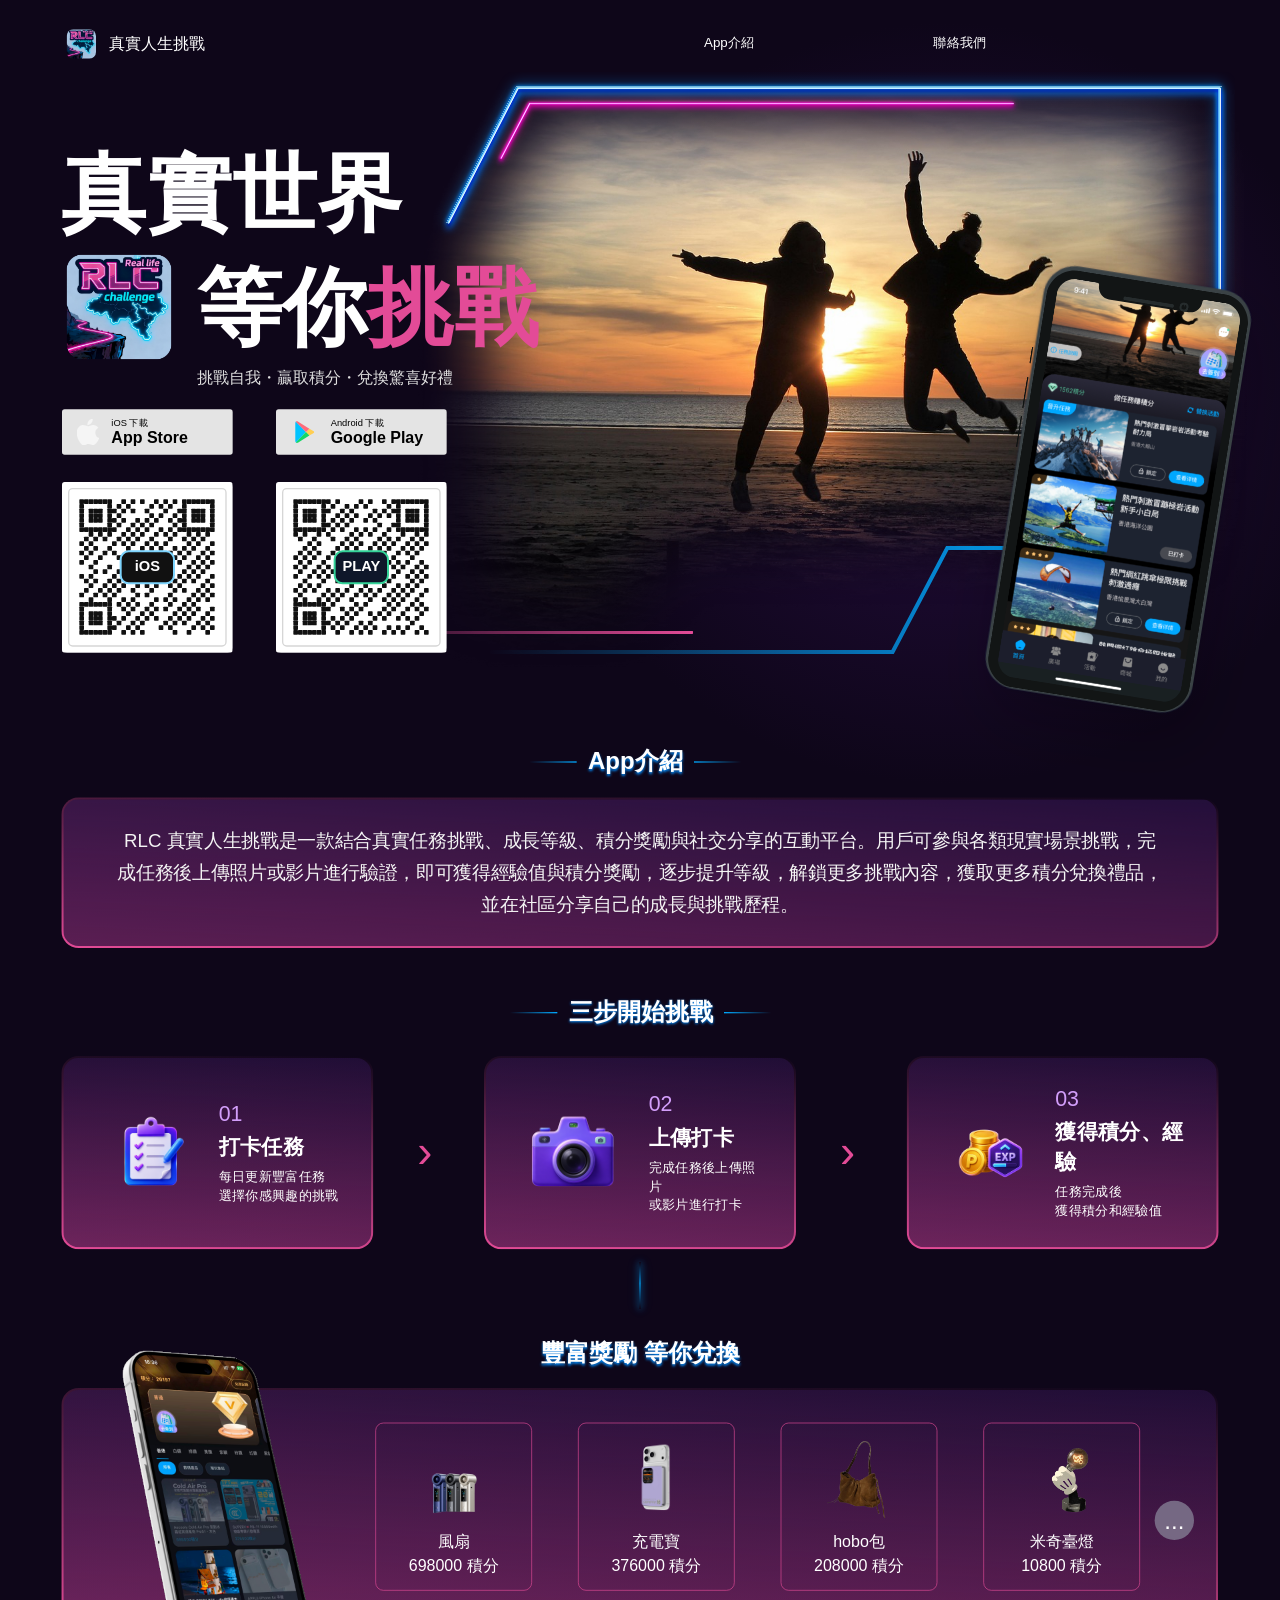
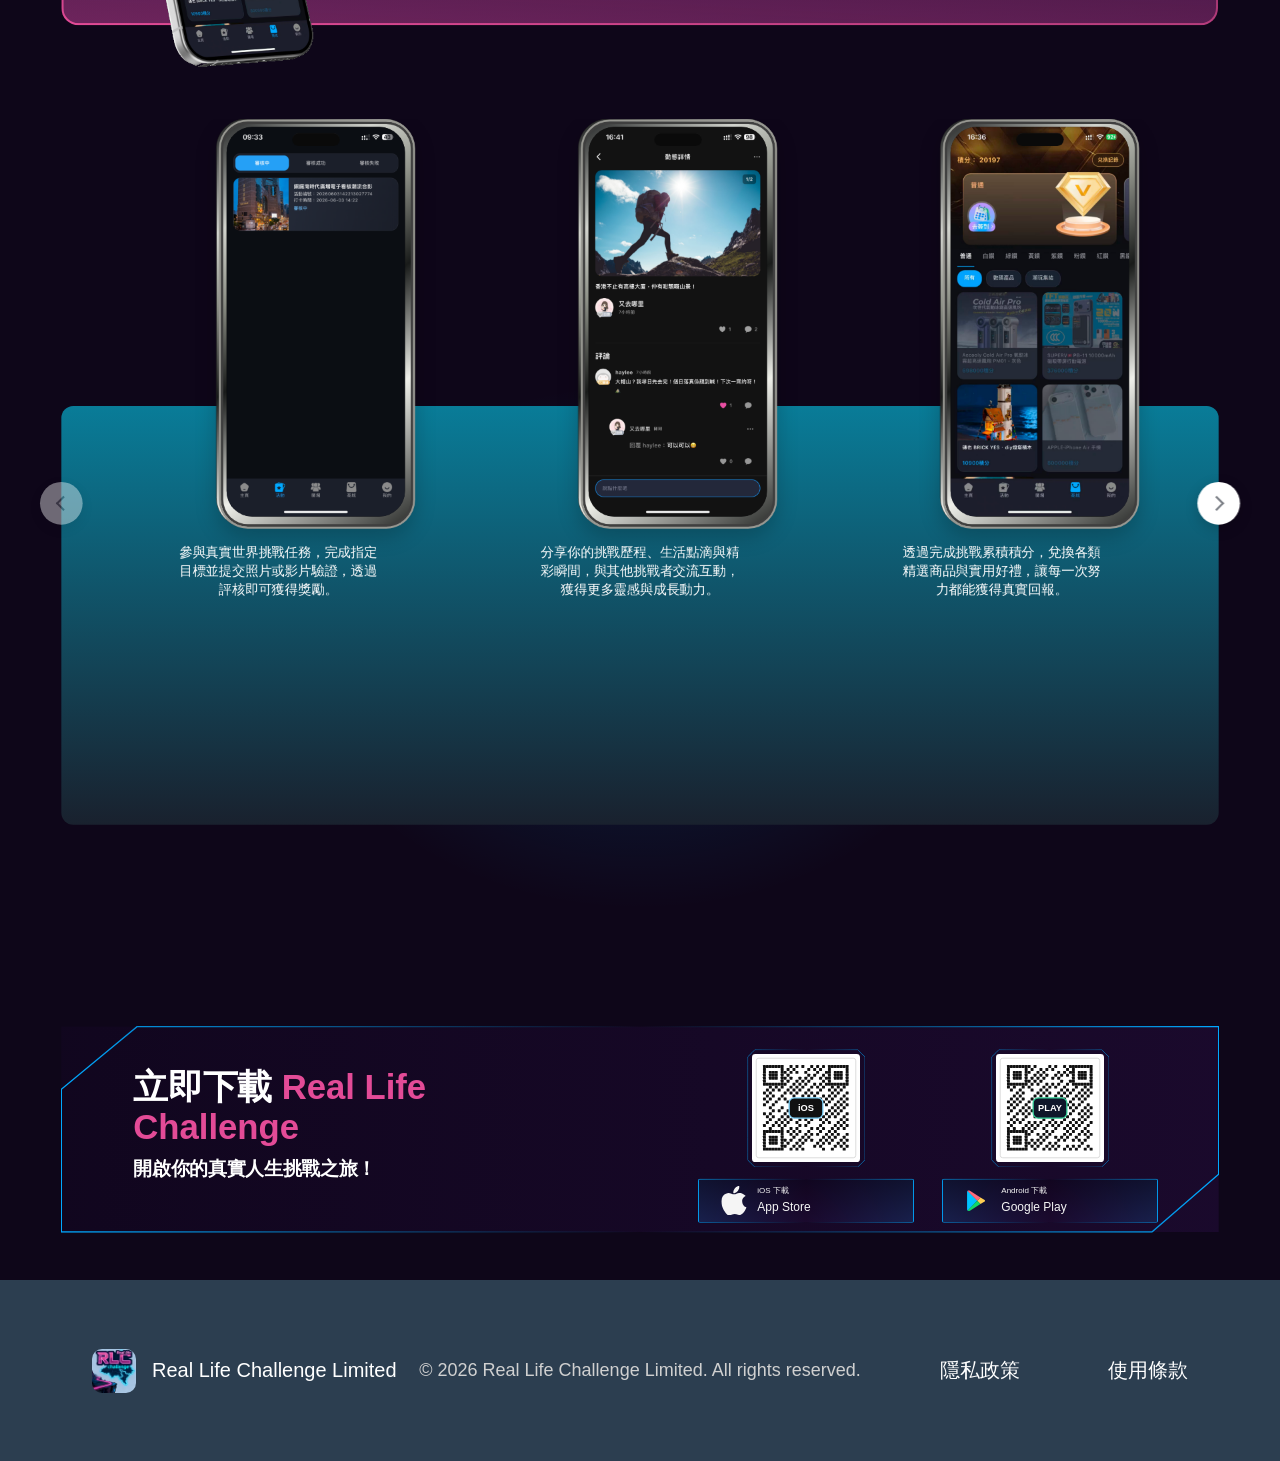
==== commit 7dcc879f: "新增 App 介紹區塊、聯絡我們頁面、法律頁面，全面重構樣式系統與頁面佈局 - 新增 contact.html 獨立聯絡我們頁面（含表單、地址、電話資訊） - 新增 privacy.html 隱私政策" ====
--- a/index.html
+++ b/index.html
@@ -20,10 +20,9 @@
               <span>真實人生挑戰</span>
             </button>
             <nav class="main-nav">
-              <button class="jump" type="button" data-scroll-y="2503">App介紹</button>
-              <button class="jump" type="button" data-scroll-y="2869">聯絡我們</button>
+              <button class="jump" type="button" data-scroll-y="1120">App介紹</button>
+              <a href="./contact.html">聯絡我們</a>
             </nav>
-            <button class="top-download jump" type="button" data-scroll-y="4498">立即下載</button>
           </header>
 
           <section class="hero" aria-label="真實世界等你挑戰">
@@ -37,24 +36,24 @@
               </h1>
               <p>挑戰自我・贏取積分・兌換驚喜好禮</p>
               <div class="download-row">
-                <button class="store-button jump" type="button" data-scroll-y="4498">
-                  <span class="store-icon apple">Apple</span>
-                  <span>
-                    <small>Download on the</small>
-                    App Store
+                <button class="store-button jump" type="button" data-scroll-y="3940">
+                  <img class="store-button-icon store-button-icon-ios" src="./assets/cta-ios-icon.svg" alt="" />
+                  <span class="store-button-copy">
+                    <small>iOS 下載</small>
+                    <span class="store-button-title">App Store</span>
                   </span>
                 </button>
-                <button class="store-button jump" type="button" data-scroll-y="4498">
-                  <span class="store-icon android">Android</span>
-                  <span>
-                    <small>Download on the</small>
-                    android
+                <button class="store-button jump" type="button" data-scroll-y="3940">
+                  <img class="store-button-icon store-button-icon-play" src="./assets/google-play-icon.svg" alt="" />
+                  <span class="store-button-copy">
+                    <small>Android 下載</small>
+                    <span class="store-button-title">Google Play</span>
                   </span>
                 </button>
               </div>
               <div class="qr-row">
-                <img src="./assets/qr.png" alt="iOS 下載二維碼" />
-                <img src="./assets/qr.png" alt="Android 下載二維碼" />
+                <img src="./assets/qr-ios.svg" alt="iOS 下載二維碼" />
+                <img src="./assets/qr-google-play.svg" alt="Google Play 下載二維碼" />
               </div>
             </div>
 
@@ -92,6 +91,15 @@
                   <img class="home-mock-camera-highlight" src="./assets/mock-camera-oval-highlight.svg" alt="" />
                 </div>
               </div>
+            </div>
+          </section>
+
+          <section class="app-intro" aria-label="App 介紹">
+            <div class="section-title line-title intro-title">App介紹</div>
+            <div class="app-intro-panel" id="about">
+              <p>
+                RLC 真實人生挑戰是一款結合真實任務挑戰、成長等級、積分獎勵與社交分享的互動平台。用戶可參與各類現實場景挑戰，完成任務後上傳照片或影片進行驗證，即可獲得經驗值與積分獎勵，逐步提升等級，解鎖更多挑戰內容，獲取更多積分兌換禮品，並在社區分享自己的成長與挑戰歷程。
+              </p>
             </div>
           </section>
 
@@ -156,38 +164,94 @@
             </div>
           </section>
 
-          <section class="about" aria-label="App 介紹與聯絡我們">
-            <div class="text-block" id="about">
-              <h2>App介紹</h2>
-              <p>
-                RLC 真實人生挑戰是一款結合真實任務挑戰、成長等級、積分獎勵與社交分享的互動平台。用戶可參與各類現實場景挑戰，完成任務後上傳照片或影片進行驗證，即可獲得經驗值與積分獎勵，逐步提升等級，解鎖更多挑戰內容，獲取更多積分兌換禮品，並在社區分享自己的成長與挑戰歷程。
-              </p>
-            </div>
-            <div class="text-block contact-block" id="contact">
-              <h2>聯絡我們</h2>
-              <p>
-                如果您在使用 RLC 真實人生挑戰過程中遇到任何問題，或對產品功能有任何建議與反饋，歡迎透過以下方式與我們聯絡，我們將盡快為您提供協助與支援。<br />
-                ☎️ 電話：+852 67470649
-              </p>
-            </div>
-          </section>
-
           <section class="showcase" aria-label="App 頁面展示">
             <div class="showcase-panel"></div>
-            <button class="round-nav left" type="button" aria-label="上一張">‹</button>
-            <button class="round-nav right" type="button" aria-label="下一張">›</button>
-            <article class="showcase-item showcase-left">
-              <div class="phone big-phone"><img src="./assets/showcase-1.png" alt="首頁挑戰列表畫面" /></div>
-              <p>參與真實世界挑戰任務，完成指定目標並提交照片或影片驗證，透過評核即可獲得獎勵。</p>
-            </article>
-            <article class="showcase-item showcase-mid">
-              <div class="phone big-phone"><img src="./assets/showcase-3.png" alt="會員成長體系畫面" /></div>
-              <p>通過參與挑戰、完成任務及持續打卡累積經驗值，不斷提升會員等級，解鎖更多專屬獎勵與成長權益。</p>
-            </article>
-            <article class="showcase-item showcase-right">
-              <div class="phone big-phone"><img src="./assets/showcase-2.png" alt="個人資料與動態畫面" /></div>
-              <p>在這裡查看你的等級、積分、挑戰紀錄及個人動態，記錄每一次成長與突破，見證屬於自己的探索旅程。</p>
-            </article>
+            <button class="round-nav left" type="button" aria-label="上一張" data-carousel-dir="prev">
+              <span class="round-nav-arrow round-nav-arrow-left" aria-hidden="true"></span>
+            </button>
+            <button class="round-nav right" type="button" aria-label="下一張" data-carousel-dir="next">
+              <span class="round-nav-arrow round-nav-arrow-right" aria-hidden="true"></span>
+            </button>
+            <div class="showcase-viewport">
+              <div class="showcase-track">
+                <div class="showcase-page">
+                  <article class="showcase-item">
+                    <div class="showcase-phone-slot">
+                      <div class="showcase-phone" aria-hidden="true" data-node-id="459:1074">
+                        <div class="showcase-phone-shell"></div>
+                        <div class="showcase-phone-screen"><img src="./assets/showcase-5.png" alt="挑戰打卡審核畫面" /></div>
+                        <div class="showcase-phone-island"><span class="showcase-phone-island-dot"></span><span class="showcase-phone-island-line"></span></div>
+                        <span class="showcase-phone-antenna antenna-top"></span><span class="showcase-phone-antenna antenna-left-top"></span><span class="showcase-phone-antenna antenna-left-bottom"></span><span class="showcase-phone-antenna antenna-right-top"></span><span class="showcase-phone-antenna antenna-right-bottom"></span><span class="showcase-phone-antenna antenna-bottom"></span>
+                        <span class="showcase-phone-button button-silent"></span><span class="showcase-phone-button button-plus"></span><span class="showcase-phone-button button-minus"></span><span class="showcase-phone-button button-power"></span>
+                      </div>
+                    </div>
+                    <p>參與真實世界挑戰任務，完成指定目標並提交照片或影片驗證，透過評核即可獲得獎勵。</p>
+                  </article>
+                  <article class="showcase-item">
+                    <div class="showcase-phone-slot">
+                      <div class="showcase-phone" aria-hidden="true" data-node-id="485:1403">
+                        <div class="showcase-phone-shell"></div>
+                        <div class="showcase-phone-screen"><img src="./assets/showcase-6.png" alt="挑戰社群分享畫面" /></div>
+                        <div class="showcase-phone-island"><span class="showcase-phone-island-dot"></span><span class="showcase-phone-island-line"></span></div>
+                        <span class="showcase-phone-antenna antenna-top"></span><span class="showcase-phone-antenna antenna-left-top"></span><span class="showcase-phone-antenna antenna-left-bottom"></span><span class="showcase-phone-antenna antenna-right-top"></span><span class="showcase-phone-antenna antenna-right-bottom"></span><span class="showcase-phone-antenna antenna-bottom"></span>
+                        <span class="showcase-phone-button button-silent"></span><span class="showcase-phone-button button-plus"></span><span class="showcase-phone-button button-minus"></span><span class="showcase-phone-button button-power"></span>
+                      </div>
+                    </div>
+                    <p>分享你的挑戰歷程、生活點滴與精彩瞬間，與其他挑戰者交流互動，獲得更多靈感與成長動力。</p>
+                  </article>
+                  <article class="showcase-item">
+                    <div class="showcase-phone-slot">
+                      <div class="showcase-phone" aria-hidden="true" data-node-id="513:1432">
+                        <div class="showcase-phone-shell"></div>
+                        <div class="showcase-phone-screen"><img src="./assets/showcase-7.png" alt="積分兌換好禮畫面" /></div>
+                        <div class="showcase-phone-island"><span class="showcase-phone-island-dot"></span><span class="showcase-phone-island-line"></span></div>
+                        <span class="showcase-phone-antenna antenna-top"></span><span class="showcase-phone-antenna antenna-left-top"></span><span class="showcase-phone-antenna antenna-left-bottom"></span><span class="showcase-phone-antenna antenna-right-top"></span><span class="showcase-phone-antenna antenna-right-bottom"></span><span class="showcase-phone-antenna antenna-bottom"></span>
+                        <span class="showcase-phone-button button-silent"></span><span class="showcase-phone-button button-plus"></span><span class="showcase-phone-button button-minus"></span><span class="showcase-phone-button button-power"></span>
+                      </div>
+                    </div>
+                    <p>透過完成挑戰累積積分，兌換各類精選商品與實用好禮，讓每一次努力都能獲得真實回報。</p>
+                  </article>
+                </div>
+                <div class="showcase-page">
+                  <article class="showcase-item">
+                    <div class="showcase-phone-slot">
+                      <div class="showcase-phone" aria-hidden="true" data-node-id="516:1475">
+                        <div class="showcase-phone-shell"></div>
+                        <div class="showcase-phone-screen"><img src="./assets/showcase-8.png" alt="每日挑戰任務畫面" /></div>
+                        <div class="showcase-phone-island"><span class="showcase-phone-island-dot"></span><span class="showcase-phone-island-line"></span></div>
+                        <span class="showcase-phone-antenna antenna-top"></span><span class="showcase-phone-antenna antenna-left-top"></span><span class="showcase-phone-antenna antenna-left-bottom"></span><span class="showcase-phone-antenna antenna-right-top"></span><span class="showcase-phone-antenna antenna-right-bottom"></span><span class="showcase-phone-antenna antenna-bottom"></span>
+                        <span class="showcase-phone-button button-silent"></span><span class="showcase-phone-button button-plus"></span><span class="showcase-phone-button button-minus"></span><span class="showcase-phone-button button-power"></span>
+                      </div>
+                    </div>
+                    <p>每日更新多元真實人生挑戰任務，涵蓋生活、運動、學習及探索等主題，讓成長變得更有趣。</p>
+                  </article>
+                  <article class="showcase-item">
+                    <div class="showcase-phone-slot">
+                      <div class="showcase-phone" aria-hidden="true" data-node-id="516:1502">
+                        <div class="showcase-phone-shell"></div>
+                        <div class="showcase-phone-screen"><img src="./assets/showcase-9.png" alt="會員等級成長畫面" /></div>
+                        <div class="showcase-phone-island"><span class="showcase-phone-island-dot"></span><span class="showcase-phone-island-line"></span></div>
+                        <span class="showcase-phone-antenna antenna-top"></span><span class="showcase-phone-antenna antenna-left-top"></span><span class="showcase-phone-antenna antenna-left-bottom"></span><span class="showcase-phone-antenna antenna-right-top"></span><span class="showcase-phone-antenna antenna-right-bottom"></span><span class="showcase-phone-antenna antenna-bottom"></span>
+                        <span class="showcase-phone-button button-silent"></span><span class="showcase-phone-button button-plus"></span><span class="showcase-phone-button button-minus"></span><span class="showcase-phone-button button-power"></span>
+                      </div>
+                    </div>
+                    <p>累積經驗值提升會員等級，解鎖更多專屬權益、高級挑戰任務及豐富獎勵，見證自己的成長歷程。</p>
+                  </article>
+                  <article class="showcase-item">
+                    <div class="showcase-phone-slot">
+                      <div class="showcase-phone" aria-hidden="true" data-node-id="516:1556">
+                        <div class="showcase-phone-shell"></div>
+                        <div class="showcase-phone-screen"><img src="./assets/showcase-10.png" alt="個人資料成長數據畫面" /></div>
+                        <div class="showcase-phone-island"><span class="showcase-phone-island-dot"></span><span class="showcase-phone-island-line"></span></div>
+                        <span class="showcase-phone-antenna antenna-top"></span><span class="showcase-phone-antenna antenna-left-top"></span><span class="showcase-phone-antenna antenna-left-bottom"></span><span class="showcase-phone-antenna antenna-right-top"></span><span class="showcase-phone-antenna antenna-right-bottom"></span><span class="showcase-phone-antenna antenna-bottom"></span>
+                        <span class="showcase-phone-button button-silent"></span><span class="showcase-phone-button button-plus"></span><span class="showcase-phone-button button-minus"></span><span class="showcase-phone-button button-power"></span>
+                      </div>
+                    </div>
+                    <p>管理個人資料、查看挑戰紀錄、追蹤積分與等級進度，隨時掌握自己的挑戰成果與成長數據。</p>
+                  </article>
+                </div>
+              </div>
+            </div>
           </section>
 
           <section class="cta" aria-label="立即下載 Real Life Challenge" data-node-id="476:1329">
@@ -196,21 +260,29 @@
               <h2>立即下載 <strong>Real Life Challenge</strong></h2>
               <p>開啟你的真實人生挑戰之旅！</p>
             </div>
-            <div class="cta-qr-wrap" aria-label="下載二維碼" data-node-id="476:1333">
-              <img class="cta-qr-frame" src="./assets/cta-qr-frame.svg" alt="" data-node-id="476:1334" />
-              <img class="cta-qr-code" src="./assets/cta-qr-code.png" alt="下載二維碼" data-node-id="476:1335" />
-            </div>
-            <div class="cta-buttons">
-              <button class="cta-store cta-store-ios jump" type="button" data-scroll-y="4498" data-node-id="476:1337">
-                <img class="cta-store-icon cta-store-ios-icon" src="./assets/cta-ios-icon.svg" alt="" data-node-id="476:1343" />
-                <span class="cta-store-kicker">Download on the</span>
-                <span class="cta-store-name">App Store</span>
-              </button>
-              <button class="cta-store cta-store-android jump" type="button" data-scroll-y="4498" data-node-id="476:1338">
-                <img class="cta-store-icon cta-store-android-icon" src="./assets/cta-android-icon.svg" alt="" data-node-id="476:1346" />
-                <span class="cta-store-kicker">Download on the</span>
-                <span class="cta-store-name">Android</span>
-              </button>
+            <div class="cta-downloads" aria-label="下載方式">
+              <div class="cta-download">
+                <div class="cta-qr-wrap" aria-label="iOS 下載二維碼">
+                  <img class="cta-qr-frame" src="./assets/cta-qr-frame.svg" alt="" />
+                  <img class="cta-qr-code" src="./assets/qr-ios.svg" alt="iOS 下載二維碼" />
+                </div>
+                <button class="cta-store cta-store-ios" type="button" data-node-id="476:1337">
+                  <img class="cta-store-icon cta-store-ios-icon" src="./assets/cta-ios-icon.svg" alt="" data-node-id="476:1343" />
+                  <span class="cta-store-kicker">iOS 下載</span>
+                  <span class="cta-store-name">App Store</span>
+                </button>
+              </div>
+              <div class="cta-download">
+                <div class="cta-qr-wrap" aria-label="Google Play 下載二維碼">
+                  <img class="cta-qr-frame" src="./assets/cta-qr-frame.svg" alt="" />
+                  <img class="cta-qr-code" src="./assets/qr-google-play.svg" alt="Google Play 下載二維碼" />
+                </div>
+                <button class="cta-store cta-store-android" type="button" data-node-id="476:1338">
+                  <img class="cta-store-icon cta-store-play-icon" src="./assets/google-play-icon.svg" alt="" />
+                  <span class="cta-store-kicker">Android 下載</span>
+                  <span class="cta-store-name">Google Play</span>
+                </button>
+              </div>
             </div>
           </section>
 
@@ -219,12 +291,12 @@
       <footer class="site-footer">
         <div class="footer-brand">
           <img src="./assets/logo.png" alt="" />
-          <span>真實人生挑戰</span>
+          <span>Real Life Challenge Limited</span>
         </div>
-        <p>© 2026 Rlc Co., Ltd. All rights reserved.</p>
+        <p>© 2026 Real Life Challenge Limited. All rights reserved.</p>
         <nav>
-          <a href="#">隱私政策</a>
-          <a href="#">使用條款</a>
+          <a href="./privacy.html">隱私政策</a>
+          <a href="./terms.html">使用條款</a>
         </nav>
       </footer>
     </main>
--- a/styles.css
+++ b/styles.css
@@ -1,6 +1,6 @@
 :root {
   --design-width: 1920px;
-  --design-height: 5080px;
+  --design-height: 4320px;
   --scale: 1;
   --stage-left: 0px;
   --bg: #0e0619;
@@ -87,7 +87,7 @@
 
 .brand,
 .main-nav button,
-.top-download,
+.main-nav a,
 .jump,
 .round-nav {
   border: 0;
@@ -113,29 +113,18 @@
 
 .main-nav {
   position: absolute;
-  left: 569px;
+  left: 950px;
   top: 8px;
   display: flex;
-  gap: 427px;
+  align-items: center;
+  justify-content: space-between;
+  width: 430px;
   font-size: 20px;
   letter-spacing: 0;
 }
 
-.top-download {
-  position: absolute;
-  right: 0;
-  top: 3px;
-  width: 121px;
-  height: 41px;
-  border-radius: 24px;
-  color: #fff;
-  font-size: 20px;
-  font-weight: 700;
-  background:
-    radial-gradient(circle at 80% 50%, #ff73ba 0 18%, transparent 42%),
-    radial-gradient(circle at 20% 50%, #70d9ff 0 20%, transparent 45%),
-    linear-gradient(180deg, #111, #8f8f8f);
-  box-shadow: inset 0 0 10px rgba(255, 255, 255, 0.48);
+.main-nav a {
+  text-decoration: none;
 }
 
 .hero {
@@ -212,10 +201,10 @@
 .store-button {
   display: flex;
   align-items: center;
-  gap: 22px;
+  gap: 18px;
   width: 256px;
   height: 68px;
-  padding: 0 26px;
+  padding: 0 22px;
   border: 0;
   border-radius: 4px;
   background: #e4e4e4;
@@ -223,46 +212,37 @@
   text-align: left;
 }
 
+.store-button-copy {
+  display: flex;
+  flex-direction: column;
+}
+
 .store-button small {
   display: block;
   font-size: 14px;
   line-height: 1.1;
 }
 
-.store-button span:last-child {
+.store-button-title {
   font-size: 24px;
   font-weight: 600;
   line-height: 1.1;
 }
 
-.store-icon {
-  display: grid;
-  place-items: center;
+.store-button-icon {
+  display: block;
   flex: 0 0 auto;
+  pointer-events: none;
+}
+
+.store-button-icon-ios {
+  width: 34px;
+  height: 40px;
+}
+
+.store-button-icon-play {
   width: 42px;
   height: 42px;
-  overflow: hidden;
-  color: transparent;
-}
-
-.store-icon::before {
-  color: currentColor;
-}
-
-.store-icon.apple::before {
-  content: "";
-  width: 32px;
-  height: 38px;
-  background: #000;
-  clip-path: polygon(48% 16%, 60% 0, 68% 3%, 62% 20%, 78% 18%, 96% 39%, 85% 75%, 65% 100%, 50% 92%, 34% 100%, 13% 78%, 0 45%, 18% 22%, 36% 20%);
-}
-
-.store-icon.android::before {
-  content: "";
-  width: 38px;
-  height: 38px;
-  background: #000;
-  clip-path: polygon(18% 30%, 28% 18%, 24% 8%, 30% 6%, 35% 16%, 65% 16%, 70% 6%, 76% 8%, 72% 18%, 82% 30%, 82% 73%, 70% 73%, 70% 100%, 59% 100%, 59% 73%, 41% 73%, 41% 100%, 30% 100%, 30% 73%, 18% 73%);
 }
 
 .hero-media {
@@ -401,36 +381,6 @@
   top: 1006.5px;
   width: 528px;
   height: 5px;
-}
-
-.phone {
-  overflow: hidden;
-  border: 9px solid #172327;
-  border-radius: 58px;
-  background: #0b1115;
-  box-shadow:
-    inset 0 0 0 3px #334045,
-    0 0 22px rgba(255, 255, 255, 0.12);
-}
-
-.phone::before {
-  content: "";
-  position: absolute;
-  left: 50%;
-  top: 24px;
-  z-index: 2;
-  width: 102px;
-  height: 31px;
-  transform: translateX(-50%);
-  border-radius: 22px;
-  background: #0a0a0a;
-}
-
-.phone img {
-  display: block;
-  width: 100%;
-  height: 100%;
-  object-fit: cover;
 }
 
 .home-mock {
@@ -564,7 +514,7 @@
 
 .line-title {
   left: 853px;
-  top: 1160px;
+  top: 1496px;
 }
 
 .line-title::before,
@@ -586,9 +536,48 @@
   transform: scaleX(-1);
 }
 
+.intro-title {
+  left: 882px;
+  top: 1120px;
+}
+
+.app-intro {
+  position: absolute;
+  left: 0;
+  top: 0;
+  width: 1920px;
+  height: 360px;
+}
+
+.app-intro-panel {
+  position: absolute;
+  left: 92px;
+  top: 1196px;
+  display: flex;
+  align-items: center;
+  justify-content: center;
+  width: 1736px;
+  min-height: 212px;
+  padding: 38px 78px;
+  border: 3px solid transparent;
+  border-radius: 26px;
+  background:
+    linear-gradient(180deg, rgba(46, 20, 75, 0.66) 0%, rgba(21, 7, 48, 0.66) 100%) padding-box,
+    linear-gradient(183deg, rgba(125, 41, 83, 0) 0%, rgba(227, 75, 151, 1) 100%) border-box;
+  background-clip: padding-box, border-box;
+}
+
+.app-intro-panel p {
+  margin: 0;
+  color: #f4f4f4;
+  font-size: 28px;
+  line-height: 1.72;
+  text-align: center;
+}
+
 .step-card {
   position: absolute;
-  top: 1247px;
+  top: 1584px;
   display: flex;
   align-items: center;
   width: 468px;
@@ -651,7 +640,7 @@
 
 .step-arrow {
   position: absolute;
-  top: 1350px;
+  top: 1687px;
   color: var(--pink);
   font-size: 68px;
   font-weight: 300;
@@ -667,13 +656,13 @@
 
 .reward-title {
   left: 812px;
-  top: 1672px;
+  top: 2008px;
 }
 
 .reward-connector {
   position: absolute;
   left: 959px;
-  top: 1557px;
+  top: 1893px;
   width: 2px;
   height: 71px;
   background: linear-gradient(180deg, rgba(0, 168, 255, 0), #00a8ff 45%, rgba(0, 168, 255, 0));
@@ -683,7 +672,7 @@
 .reward-panel {
   position: absolute;
   left: 92px;
-  top: 1746px;
+  top: 2082px;
   display: flex;
   align-items: center;
   gap: 69px;
@@ -701,7 +690,7 @@
 .mall-mock {
   position: absolute;
   left: 63px;
-  top: 1661px;
+  top: 1997px;
   z-index: 2;
   width: 526px;
   height: 526px;
@@ -758,78 +747,257 @@
   line-height: 1;
 }
 
-.about {
-  position: absolute;
-  left: 342px;
-  top: 2503px;
-  width: 1237px;
-  text-align: center;
-}
-
-.text-block h2 {
-  margin: 0 0 43px;
-  font-size: 36px;
-  font-weight: 700;
-  text-shadow: 0 2px 4px #028cfd;
-}
-
-.text-block p {
-  margin: 0;
-  font-size: 28px;
-  line-height: 1.22;
-  letter-spacing: 0;
-}
-
-.contact-block {
-  margin-top: 176px;
-}
-
 .showcase {
   position: absolute;
   left: 0;
-  top: 3318px;
+  top: 2578px;
   width: 1920px;
-  height: 1063px;
+  height: 1048px;
 }
 
 .showcase-panel {
   position: absolute;
   left: 92px;
-  top: 435px;
+  top: 431px;
   width: 1736px;
   height: 628px;
   border-radius: 18px;
   background: linear-gradient(180deg, #097c98, #19212e);
 }
 
+.showcase-viewport {
+  position: absolute;
+  left: 92px;
+  top: 0;
+  width: 1736px;
+  height: 976px;
+  overflow: hidden;
+}
+
+.showcase-track {
+  position: absolute;
+  left: 0;
+  top: 0;
+  display: flex;
+  gap: 0;
+  align-items: stretch;
+  height: 976px;
+  transition: transform 0.36s ease;
+  will-change: transform;
+}
+
+.showcase-page {
+  flex: 0 0 1736px;
+  display: grid;
+  grid-template-columns: repeat(3, 1fr);
+  justify-items: center;
+  align-items: start;
+  width: 1736px;
+  height: 976px;
+  padding: 0 54px;
+}
+
 .showcase-item {
-  position: absolute;
-  width: 414px;
+  width: 302px;
   text-align: center;
 }
 
-.showcase-left {
-  left: 203px;
-}
-
-.showcase-mid {
-  left: 754px;
-}
-
-.showcase-right {
-  left: 1304px;
-}
-
-.big-phone {
-  width: 414px;
-  height: 852px;
+.showcase-phone-slot {
+  height: 630px;
+}
+
+.showcase-phone {
+  position: relative;
+  width: 413.651px;
+  height: 851.654px;
+  margin: 0 auto;
+  border: 1px solid #222420;
+  border-radius: 62.813px;
+  background: linear-gradient(145deg, #181a1b 0%, #d2d4ce 21%, #8f9289 34%, #191b1a 51%, #eff0ea 72%, #262826 100%);
+  box-shadow: 0 18px 44px rgba(0, 0, 0, 0.22);
+  transform: scale(0.72);
+  transform-origin: top center;
+}
+
+.showcase-phone::before {
+  content: "";
+  position: absolute;
+  left: 5.448px;
+  top: 0.744px;
+  width: 400.979px;
+  height: 844.377px;
+  border: 4.747px solid #989892;
+  border-radius: 60.467px;
+  box-shadow: inset 0 0 0 5.113px #3f3f3f;
+  pointer-events: none;
+}
+
+.showcase-phone-shell,
+.showcase-phone-screen,
+.showcase-phone-island,
+.showcase-phone-antenna,
+.showcase-phone-button {
+  position: absolute;
+}
+
+.showcase-phone-shell {
+  display: none;
+}
+
+.showcase-phone-screen {
+  left: 20.896px;
+  top: 16.059px;
+  z-index: 2;
+  width: 372.339px;
+  height: 812.11px;
+  overflow: hidden;
+  border-radius: 54px;
+  background: #050607;
+  box-shadow: inset 0 0 0 1px rgba(255, 255, 255, 0.05);
+}
+
+.showcase-phone-screen img {
+  display: block;
+  width: 100%;
+  height: 100%;
+  object-fit: cover;
+  filter: none;
+}
+
+.showcase-phone-island {
+  left: 157.613px;
+  top: 28.75px;
+  z-index: 4;
+  width: 99.774px;
+  height: 27.735px;
+  border-radius: 14px;
+  background: #0a0a0a;
+  box-shadow: inset 0 1px 0 rgba(255, 255, 255, 0.05);
+}
+
+.showcase-phone-island-dot {
+  display: none;
+}
+
+.showcase-phone-island-line {
+  display: none;
+}
+
+.showcase-phone-antenna {
+  display: none;
+}
+
+.antenna-top {
+  left: 322.818px;
+  top: 0;
+  width: 6.129px;
+  height: 5.448px;
+  background: rgba(228, 228, 227, 0.65);
+}
+
+.antenna-left-top {
+  left: 5.421px;
+  top: 85.82px;
+  width: 6.088px;
+  height: 6.893px;
+  background: rgba(228, 228, 227, 0.65);
+}
+
+.antenna-left-bottom {
+  left: 5.448px;
+  top: 761.414px;
+  width: 5.789px;
+  height: 4.767px;
+  background: rgba(154, 169, 177, 0.5);
+}
+
+.antenna-right-top {
+  left: 402.82px;
+  top: 86.164px;
+  width: 6.088px;
+  height: 6.549px;
+  background: rgba(228, 228, 227, 0.65);
+}
+
+.antenna-right-bottom {
+  left: 402.82px;
+  top: 761.352px;
+  width: 6.088px;
+  height: 4.825px;
+  background: rgba(154, 169, 177, 0.5);
+}
+
+.antenna-bottom {
+  left: 85.91px;
+  top: 840.004px;
+  width: 5.412px;
+  height: 5.859px;
+  background: rgba(154, 169, 177, 0.5);
+}
+
+.showcase-phone-button {
+  display: none;
+}
+
+.button-silent,
+.button-plus,
+.button-minus {
+  left: 1.869px;
+  border: 0.271px solid #7d7e79;
+  border-radius: 1.353px;
+  box-shadow:
+    inset -0.676px 0 0 #f2f3ed,
+    inset 0 -1.353px 0.676px #f2f3ed,
+    inset 0 1.353px 0 #41423c,
+    inset -1.353px 0 1.353px #41423c,
+    inset 0 2.706px 0.338px rgba(65, 66, 60, 0.3),
+    inset -1.015px -2.706px 1.015px rgba(218, 219, 214, 0.2),
+    inset 0.338px 0 0 #dadbd6;
+}
+
+.button-silent {
+  top: 168.447px;
+  width: 4.059px;
+  height: 36.189px;
+}
+
+.button-plus {
+  top: 231.176px;
+  width: 4.059px;
+  height: 67.209px;
+}
+
+.button-minus {
+  top: 312.514px;
+  width: 4.059px;
+  height: 66.519px;
+  border-width: 0.552px;
+  border-radius: 1.471px;
+}
+
+.button-power {
+  left: 408.395px;
+  top: 253.578px;
+  width: 3.044px;
+  height: 101.33px;
+  border: 0.271px solid #7d7e79;
+  border-radius: 1.471px;
+  box-shadow:
+    inset 0 -1.471px 0 #f2f3ed,
+    inset 0 1.471px 0 #f2f3ed,
+    inset -1.103px 0 1.471px rgba(65, 66, 60, 0.66),
+    inset 1.471px 2.942px 0.735px #41423c,
+    inset 1.471px -2.942px 0.735px #dadbd6,
+    inset -1.471px 0 0 #dadbd6;
 }
 
 .showcase-item p {
-  width: 330px;
-  margin: 42px auto 0;
+  width: 302px;
+  margin: 6px auto 0;
   font-size: 20px;
+  font-weight: 500;
   line-height: 1.4;
+  letter-spacing: -0.2px;
 }
 
 .round-nav {
@@ -838,27 +1006,51 @@
   top: 545px;
   display: grid;
   place-items: center;
-  width: 34px;
-  height: 34px;
+  width: 64px;
+  height: 64px;
+  padding: 0;
   border-radius: 50%;
-  background: #f8eef5;
-  color: var(--pink);
-  font-size: 34px;
+  background: #fff;
+  box-shadow: 0 6px 20px rgba(0, 0, 0, 0.18);
   line-height: 0;
 }
 
+.round-nav-arrow {
+  display: block;
+  width: 16px;
+  height: 16px;
+  border-top: 3px solid #7b7f86;
+  border-right: 3px solid #7b7f86;
+  pointer-events: none;
+}
+
+.round-nav-arrow-left {
+  margin-left: 6px;
+  transform: rotate(-135deg);
+}
+
+.round-nav-arrow-right {
+  margin-right: 6px;
+  transform: rotate(45deg);
+}
+
 .round-nav.left {
-  left: 42px;
+  left: 60px;
 }
 
 .round-nav.right {
-  right: 42px;
+  right: 59.863px;
+}
+
+.round-nav:disabled {
+  opacity: 0.4;
+  cursor: default;
 }
 
 .cta {
   position: absolute;
   left: 92px;
-  top: 4498px;
+  top: 3940px;
   width: 1736px;
   height: 308px;
   background: linear-gradient(90deg, rgba(17, 6, 31, 0.92), rgba(28, 10, 47, 0.86));
@@ -875,75 +1067,74 @@
 
 .cta-copy {
   position: absolute;
-  left: 113px;
-  top: 65px;
+  left: 108px;
+  top: 62px;
+  width: 560px;
 }
 
 .cta h2 {
   margin: 0;
-  font-size: 64px;
+  font-size: 52px;
   font-weight: 800;
-  line-height: 90px;
-  white-space: nowrap;
+  line-height: 1.15;
 }
 
 .cta p {
-  margin: 10px 0 0;
-  font-size: 36px;
-  font-weight: 800;
-  line-height: 50px;
-  white-space: nowrap;
+  margin: 12px 0 0;
+  font-size: 28px;
+  font-weight: 700;
+  line-height: 1.35;
+}
+
+.cta-downloads {
+  position: absolute;
+  left: 955px;
+  top: 34px;
+  display: flex;
+  gap: 42px;
+  width: 690px;
+}
+
+.cta-download {
+  width: 324px;
 }
 
 .cta-qr-wrap {
-  position: absolute;
-  left: 1041px;
-  top: 43px;
-  width: 221.836px;
-  height: 221.836px;
+  position: relative;
+  width: 176px;
+  height: 176px;
+  margin: 0 auto;
 }
 
 .cta-qr-frame {
   position: absolute;
   inset: -0.5px;
-  width: 222.836px;
-  height: 222.836px;
+  width: 177px;
+  height: 177px;
 }
 
 .cta-qr-code {
   position: absolute;
-  left: 7.394px;
-  top: 3.697px;
-  width: 205.198px;
-  height: 210.744px;
-}
-
-.cta-buttons {
-  position: absolute;
-  left: 1337px;
-  top: 78px;
-  width: 240px;
-  height: 154px;
+  left: 7px;
+  top: 7px;
+  width: 162px;
+  height: 162px;
 }
 
 .cta-store {
-  position: absolute;
-  left: 0;
-  width: 240px;
-  height: 65px;
-  border: 1px solid var(--cyan);
+  position: relative;
+  display: block;
+  width: 100%;
+  height: 66px;
+  margin-top: 18px;
+  border: 1px solid transparent;
   border-radius: 3px;
-  background: transparent;
+  background:
+    linear-gradient(180deg, rgba(17, 6, 31, 0.92), rgba(28, 10, 47, 0.86)) padding-box,
+    linear-gradient(90deg, #00a8ff 0%, rgba(0, 135, 204, 0) 50%, #00a8ff 100%) border-box;
+  background-clip: padding-box, border-box;
   color: #f5f5f5;
   text-align: left;
-}
-
-.cta-store-ios {
-  top: 0;
-}
-
-.cta-store-android {
-  top: 89px;
 }
 
 .cta-store-icon {
@@ -959,17 +1150,17 @@
   height: 44.41px;
 }
 
-.cta-store-android-icon {
-  left: 33.146px;
-  top: 9px;
-  width: 38.854px;
-  height: 45.413px;
+.cta-store-play-icon {
+  left: 30px;
+  top: 12px;
+  width: 40px;
+  height: 40px;
 }
 
 .cta-store-kicker,
 .cta-store-name {
   position: absolute;
-  left: 96px;
+  left: 88px;
   font-family: Inter, Arial, sans-serif;
   font-weight: 500;
   line-height: 1.2;
@@ -979,13 +1170,13 @@
 }
 
 .cta-store-kicker {
-  top: 9px;
-  font-size: 13px;
+  top: 10px;
+  font-size: 12px;
 }
 
 .cta-store-name {
-  top: 32px;
-  font-size: 20px;
+  top: 31px;
+  font-size: 18px;
 }
 
 .site-footer {
@@ -1001,8 +1192,8 @@
 .footer-brand {
   display: flex;
   align-items: center;
-  gap: 20px;
-  font-size: 24px;
+  gap: 16px;
+  font-size: 20px;
 }
 
 .site-footer > p {
@@ -1011,12 +1202,12 @@
   transform: translateX(-50%);
   margin: 0;
   color: #d0d0d0;
-  font-size: 20px;
+  font-size: 18px;
 }
 
 .site-footer nav {
   display: flex;
-  gap: 156px;
+  gap: 88px;
   margin-left: auto;
 }
 
@@ -1031,3 +1222,25 @@
     scroll-behavior: auto;
   }
 }
+
+@media (max-width: 900px) {
+  .site-footer {
+    flex-direction: column;
+    justify-content: center;
+    gap: 18px;
+    height: auto;
+    padding: 28px 24px 32px;
+    text-align: center;
+  }
+
+  .site-footer > p {
+    position: static;
+    transform: none;
+    order: 3;
+  }
+
+  .site-footer nav {
+    gap: 36px;
+    margin-left: 0;
+  }
+}
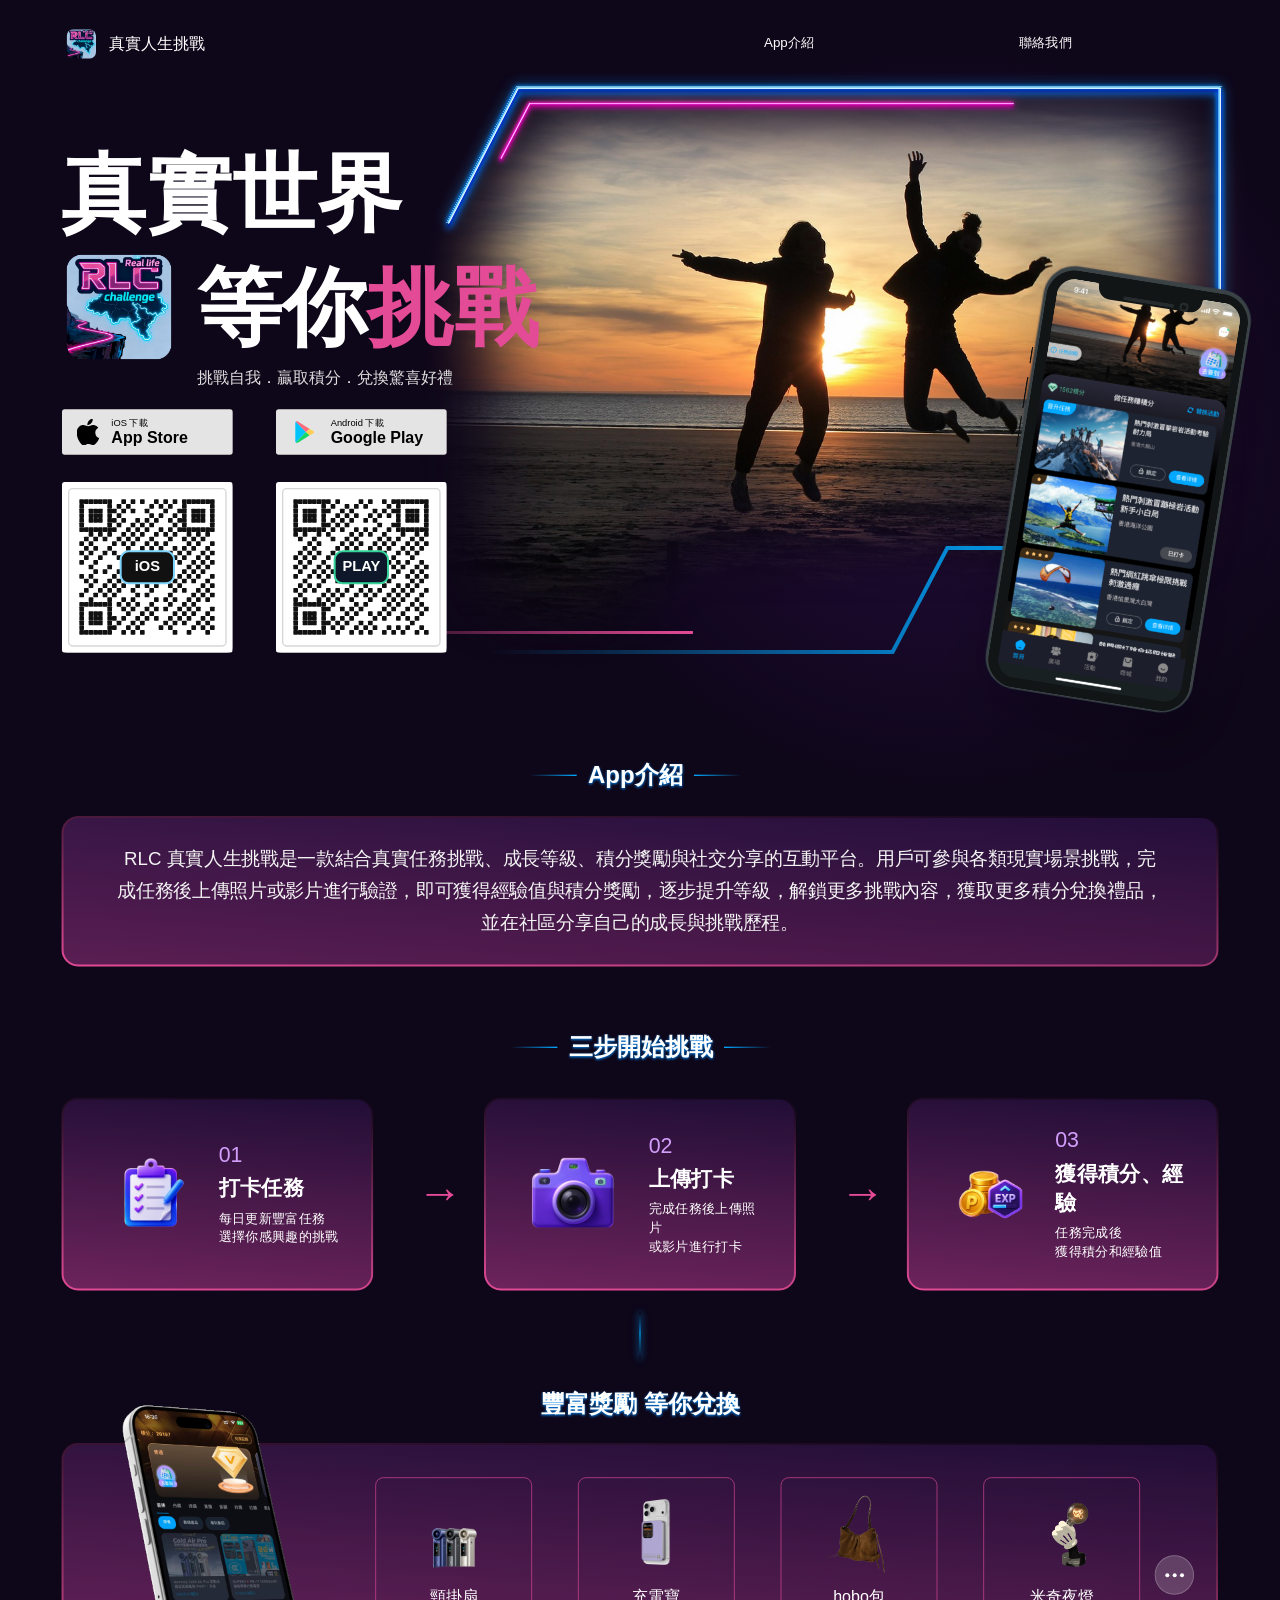
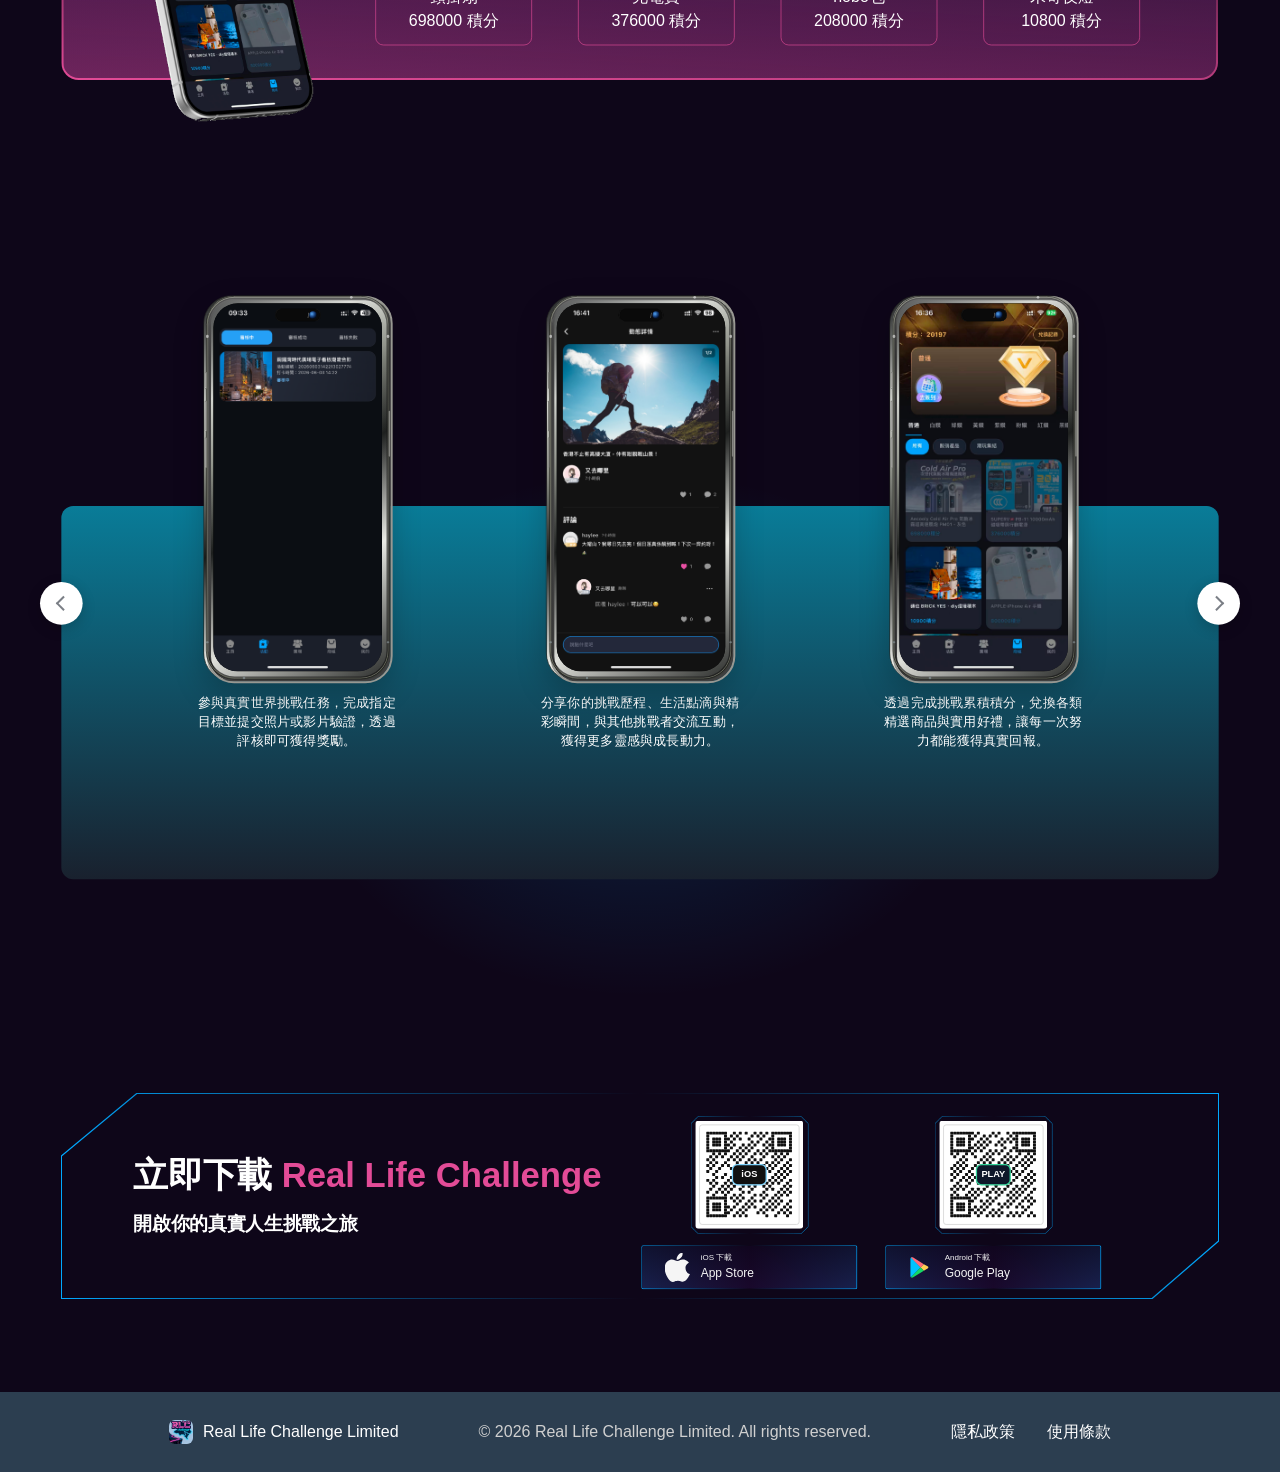
==== commit 99807764: "調整獎勵品項名稱、簡化展示區結構、優化 CTA 與頁面佈局 - 獎勵區：風扇改為頸掛扇、米奇臺燈改為米奇夜燈 - 展示區：移除分頁結構，簡化為單一 showcase-track 連續滾動，   移除重" ====
--- a/index.html
+++ b/index.html
@@ -14,13 +14,13 @@
     <main class="page-shell">
       <div class="design-canvas">
         <div class="design-stage">
-          <header class="site-header" aria-label="主導覽">
+          <header class="site-header" aria-label="主導航">
             <button class="brand jump" type="button" data-scroll-y="0">
               <img src="./assets/logo.png" alt="" />
               <span>真實人生挑戰</span>
             </button>
             <nav class="main-nav">
-              <button class="jump" type="button" data-scroll-y="1120">App介紹</button>
+              <button class="jump" type="button" data-scroll-y="1140">App介紹</button>
               <a href="./contact.html">聯絡我們</a>
             </nav>
           </header>
@@ -34,16 +34,16 @@
                   <span>等你<strong>挑戰</strong></span>
                 </span>
               </h1>
-              <p>挑戰自我・贏取積分・兌換驚喜好禮</p>
+              <p>挑戰自我．贏取積分．兌換驚喜好禮</p>
               <div class="download-row">
-                <button class="store-button jump" type="button" data-scroll-y="3940">
+                <button class="store-button jump" type="button" data-scroll-y="4108">
                   <img class="store-button-icon store-button-icon-ios" src="./assets/cta-ios-icon.svg" alt="" />
                   <span class="store-button-copy">
                     <small>iOS 下載</small>
                     <span class="store-button-title">App Store</span>
                   </span>
                 </button>
-                <button class="store-button jump" type="button" data-scroll-y="3940">
+                <button class="store-button jump" type="button" data-scroll-y="4108">
                   <img class="store-button-icon store-button-icon-play" src="./assets/google-play-icon.svg" alt="" />
                   <span class="store-button-copy">
                     <small>Android 下載</small>
@@ -113,7 +113,7 @@
                 <p>每日更新豐富任務<br />選擇你感興趣的挑戰</p>
               </div>
             </div>
-            <span class="step-arrow arrow-one">›</span>
+            <span class="step-arrow arrow-one">→</span>
             <div class="step-card step-two">
               <img src="./assets/task-camera.png" alt="" />
               <div>
@@ -122,7 +122,7 @@
                 <p>完成任務後上傳照片<br />或影片進行打卡</p>
               </div>
             </div>
-            <span class="step-arrow arrow-two">›</span>
+            <span class="step-arrow arrow-two">→</span>
             <div class="step-card step-three">
               <img src="./assets/task-exp.png" alt="" />
               <div>
@@ -142,7 +142,7 @@
             <div class="reward-panel">
               <article class="reward-card">
                 <img src="./assets/reward-fan.png" alt="" />
-                <h3>風扇</h3>
+                <h3>頸掛扇</h3>
                 <p>698000 積分</p>
               </article>
               <article class="reward-card">
@@ -157,10 +157,10 @@
               </article>
               <article class="reward-card">
                 <img src="./assets/reward-lamp.png" alt="" />
-                <h3>米奇臺燈</h3>
+                <h3>米奇夜燈</h3>
                 <p>10800 積分</p>
               </article>
-              <span class="more-dot">...</span>
+              <span class="more-dot" aria-hidden="true"></span>
             </div>
           </section>
 
@@ -174,82 +174,42 @@
             </button>
             <div class="showcase-viewport">
               <div class="showcase-track">
-                <div class="showcase-page">
-                  <article class="showcase-item">
-                    <div class="showcase-phone-slot">
-                      <div class="showcase-phone" aria-hidden="true" data-node-id="459:1074">
-                        <div class="showcase-phone-shell"></div>
-                        <div class="showcase-phone-screen"><img src="./assets/showcase-5.png" alt="挑戰打卡審核畫面" /></div>
-                        <div class="showcase-phone-island"><span class="showcase-phone-island-dot"></span><span class="showcase-phone-island-line"></span></div>
-                        <span class="showcase-phone-antenna antenna-top"></span><span class="showcase-phone-antenna antenna-left-top"></span><span class="showcase-phone-antenna antenna-left-bottom"></span><span class="showcase-phone-antenna antenna-right-top"></span><span class="showcase-phone-antenna antenna-right-bottom"></span><span class="showcase-phone-antenna antenna-bottom"></span>
-                        <span class="showcase-phone-button button-silent"></span><span class="showcase-phone-button button-plus"></span><span class="showcase-phone-button button-minus"></span><span class="showcase-phone-button button-power"></span>
-                      </div>
+                <article class="showcase-item" data-showcase-slot="0">
+                  <div class="showcase-phone-slot">
+                    <div class="showcase-phone" aria-hidden="true" data-node-id="459:1074">
+                      <div class="showcase-phone-shell"></div>
+                      <div class="showcase-phone-screen"><img src="./assets/showcase-5.png" alt="挑戰打卡審核畫面" /></div>
+                      <div class="showcase-phone-island"><span class="showcase-phone-island-dot"></span><span class="showcase-phone-island-line"></span></div>
+                      <span class="showcase-phone-antenna antenna-top"></span><span class="showcase-phone-antenna antenna-left-top"></span><span class="showcase-phone-antenna antenna-left-bottom"></span><span class="showcase-phone-antenna antenna-right-top"></span><span class="showcase-phone-antenna antenna-right-bottom"></span><span class="showcase-phone-antenna antenna-bottom"></span>
+                      <span class="showcase-phone-button button-silent"></span><span class="showcase-phone-button button-plus"></span><span class="showcase-phone-button button-minus"></span><span class="showcase-phone-button button-power"></span>
                     </div>
-                    <p>參與真實世界挑戰任務，完成指定目標並提交照片或影片驗證，透過評核即可獲得獎勵。</p>
-                  </article>
-                  <article class="showcase-item">
-                    <div class="showcase-phone-slot">
-                      <div class="showcase-phone" aria-hidden="true" data-node-id="485:1403">
-                        <div class="showcase-phone-shell"></div>
-                        <div class="showcase-phone-screen"><img src="./assets/showcase-6.png" alt="挑戰社群分享畫面" /></div>
-                        <div class="showcase-phone-island"><span class="showcase-phone-island-dot"></span><span class="showcase-phone-island-line"></span></div>
-                        <span class="showcase-phone-antenna antenna-top"></span><span class="showcase-phone-antenna antenna-left-top"></span><span class="showcase-phone-antenna antenna-left-bottom"></span><span class="showcase-phone-antenna antenna-right-top"></span><span class="showcase-phone-antenna antenna-right-bottom"></span><span class="showcase-phone-antenna antenna-bottom"></span>
-                        <span class="showcase-phone-button button-silent"></span><span class="showcase-phone-button button-plus"></span><span class="showcase-phone-button button-minus"></span><span class="showcase-phone-button button-power"></span>
-                      </div>
+                  </div>
+                  <p>參與真實世界挑戰任務，完成指定目標並提交照片或影片驗證，透過評核即可獲得獎勵。</p>
+                </article>
+                <article class="showcase-item" data-showcase-slot="1">
+                  <div class="showcase-phone-slot">
+                    <div class="showcase-phone" aria-hidden="true" data-node-id="485:1403">
+                      <div class="showcase-phone-shell"></div>
+                      <div class="showcase-phone-screen"><img src="./assets/showcase-6.png" alt="挑戰社群分享畫面" /></div>
+                      <div class="showcase-phone-island"><span class="showcase-phone-island-dot"></span><span class="showcase-phone-island-line"></span></div>
+                      <span class="showcase-phone-antenna antenna-top"></span><span class="showcase-phone-antenna antenna-left-top"></span><span class="showcase-phone-antenna antenna-left-bottom"></span><span class="showcase-phone-antenna antenna-right-top"></span><span class="showcase-phone-antenna antenna-right-bottom"></span><span class="showcase-phone-antenna antenna-bottom"></span>
+                      <span class="showcase-phone-button button-silent"></span><span class="showcase-phone-button button-plus"></span><span class="showcase-phone-button button-minus"></span><span class="showcase-phone-button button-power"></span>
                     </div>
-                    <p>分享你的挑戰歷程、生活點滴與精彩瞬間，與其他挑戰者交流互動，獲得更多靈感與成長動力。</p>
-                  </article>
-                  <article class="showcase-item">
-                    <div class="showcase-phone-slot">
-                      <div class="showcase-phone" aria-hidden="true" data-node-id="513:1432">
-                        <div class="showcase-phone-shell"></div>
-                        <div class="showcase-phone-screen"><img src="./assets/showcase-7.png" alt="積分兌換好禮畫面" /></div>
-                        <div class="showcase-phone-island"><span class="showcase-phone-island-dot"></span><span class="showcase-phone-island-line"></span></div>
-                        <span class="showcase-phone-antenna antenna-top"></span><span class="showcase-phone-antenna antenna-left-top"></span><span class="showcase-phone-antenna antenna-left-bottom"></span><span class="showcase-phone-antenna antenna-right-top"></span><span class="showcase-phone-antenna antenna-right-bottom"></span><span class="showcase-phone-antenna antenna-bottom"></span>
-                        <span class="showcase-phone-button button-silent"></span><span class="showcase-phone-button button-plus"></span><span class="showcase-phone-button button-minus"></span><span class="showcase-phone-button button-power"></span>
-                      </div>
+                  </div>
+                  <p>分享你的挑戰歷程、生活點滴與精彩瞬間，與其他挑戰者交流互動，獲得更多靈感與成長動力。</p>
+                </article>
+                <article class="showcase-item" data-showcase-slot="2">
+                  <div class="showcase-phone-slot">
+                    <div class="showcase-phone" aria-hidden="true" data-node-id="513:1432">
+                      <div class="showcase-phone-shell"></div>
+                      <div class="showcase-phone-screen"><img src="./assets/showcase-7.png" alt="積分兌換好禮畫面" /></div>
+                      <div class="showcase-phone-island"><span class="showcase-phone-island-dot"></span><span class="showcase-phone-island-line"></span></div>
+                      <span class="showcase-phone-antenna antenna-top"></span><span class="showcase-phone-antenna antenna-left-top"></span><span class="showcase-phone-antenna antenna-left-bottom"></span><span class="showcase-phone-antenna antenna-right-top"></span><span class="showcase-phone-antenna antenna-right-bottom"></span><span class="showcase-phone-antenna antenna-bottom"></span>
+                      <span class="showcase-phone-button button-silent"></span><span class="showcase-phone-button button-plus"></span><span class="showcase-phone-button button-minus"></span><span class="showcase-phone-button button-power"></span>
                     </div>
-                    <p>透過完成挑戰累積積分，兌換各類精選商品與實用好禮，讓每一次努力都能獲得真實回報。</p>
-                  </article>
-                </div>
-                <div class="showcase-page">
-                  <article class="showcase-item">
-                    <div class="showcase-phone-slot">
-                      <div class="showcase-phone" aria-hidden="true" data-node-id="516:1475">
-                        <div class="showcase-phone-shell"></div>
-                        <div class="showcase-phone-screen"><img src="./assets/showcase-8.png" alt="每日挑戰任務畫面" /></div>
-                        <div class="showcase-phone-island"><span class="showcase-phone-island-dot"></span><span class="showcase-phone-island-line"></span></div>
-                        <span class="showcase-phone-antenna antenna-top"></span><span class="showcase-phone-antenna antenna-left-top"></span><span class="showcase-phone-antenna antenna-left-bottom"></span><span class="showcase-phone-antenna antenna-right-top"></span><span class="showcase-phone-antenna antenna-right-bottom"></span><span class="showcase-phone-antenna antenna-bottom"></span>
-                        <span class="showcase-phone-button button-silent"></span><span class="showcase-phone-button button-plus"></span><span class="showcase-phone-button button-minus"></span><span class="showcase-phone-button button-power"></span>
-                      </div>
-                    </div>
-                    <p>每日更新多元真實人生挑戰任務，涵蓋生活、運動、學習及探索等主題，讓成長變得更有趣。</p>
-                  </article>
-                  <article class="showcase-item">
-                    <div class="showcase-phone-slot">
-                      <div class="showcase-phone" aria-hidden="true" data-node-id="516:1502">
-                        <div class="showcase-phone-shell"></div>
-                        <div class="showcase-phone-screen"><img src="./assets/showcase-9.png" alt="會員等級成長畫面" /></div>
-                        <div class="showcase-phone-island"><span class="showcase-phone-island-dot"></span><span class="showcase-phone-island-line"></span></div>
-                        <span class="showcase-phone-antenna antenna-top"></span><span class="showcase-phone-antenna antenna-left-top"></span><span class="showcase-phone-antenna antenna-left-bottom"></span><span class="showcase-phone-antenna antenna-right-top"></span><span class="showcase-phone-antenna antenna-right-bottom"></span><span class="showcase-phone-antenna antenna-bottom"></span>
-                        <span class="showcase-phone-button button-silent"></span><span class="showcase-phone-button button-plus"></span><span class="showcase-phone-button button-minus"></span><span class="showcase-phone-button button-power"></span>
-                      </div>
-                    </div>
-                    <p>累積經驗值提升會員等級，解鎖更多專屬權益、高級挑戰任務及豐富獎勵，見證自己的成長歷程。</p>
-                  </article>
-                  <article class="showcase-item">
-                    <div class="showcase-phone-slot">
-                      <div class="showcase-phone" aria-hidden="true" data-node-id="516:1556">
-                        <div class="showcase-phone-shell"></div>
-                        <div class="showcase-phone-screen"><img src="./assets/showcase-10.png" alt="個人資料成長數據畫面" /></div>
-                        <div class="showcase-phone-island"><span class="showcase-phone-island-dot"></span><span class="showcase-phone-island-line"></span></div>
-                        <span class="showcase-phone-antenna antenna-top"></span><span class="showcase-phone-antenna antenna-left-top"></span><span class="showcase-phone-antenna antenna-left-bottom"></span><span class="showcase-phone-antenna antenna-right-top"></span><span class="showcase-phone-antenna antenna-right-bottom"></span><span class="showcase-phone-antenna antenna-bottom"></span>
-                        <span class="showcase-phone-button button-silent"></span><span class="showcase-phone-button button-plus"></span><span class="showcase-phone-button button-minus"></span><span class="showcase-phone-button button-power"></span>
-                      </div>
-                    </div>
-                    <p>管理個人資料、查看挑戰紀錄、追蹤積分與等級進度，隨時掌握自己的挑戰成果與成長數據。</p>
-                  </article>
-                </div>
+                  </div>
+                  <p>透過完成挑戰累積積分，兌換各類精選商品與實用好禮，讓每一次努力都能獲得真實回報。</p>
+                </article>
               </div>
             </div>
           </section>
@@ -258,7 +218,7 @@
             <img class="cta-border" src="./assets/cta-border.svg" alt="" data-node-id="476:1330" />
             <div class="cta-copy">
               <h2>立即下載 <strong>Real Life Challenge</strong></h2>
-              <p>開啟你的真實人生挑戰之旅！</p>
+              <p>開啟你的真實人生挑戰之旅</p>
             </div>
             <div class="cta-downloads" aria-label="下載方式">
               <div class="cta-download">
@@ -285,7 +245,6 @@
               </div>
             </div>
           </section>
-
         </div>
       </div>
       <footer class="site-footer">
--- a/styles.css
+++ b/styles.css
@@ -1,6 +1,6 @@
 :root {
   --design-width: 1920px;
-  --design-height: 4320px;
+  --design-height: 4488px;
   --scale: 1;
   --stage-left: 0px;
   --bg: #0e0619;
@@ -113,12 +113,12 @@
 
 .main-nav {
   position: absolute;
-  left: 950px;
+  left: 1040px;
   top: 8px;
   display: flex;
   align-items: center;
   justify-content: space-between;
-  width: 430px;
+  width: 468px;
   font-size: 20px;
   letter-spacing: 0;
 }
@@ -238,6 +238,10 @@
 .store-button-icon-ios {
   width: 34px;
   height: 40px;
+}
+
+.hero .store-button-icon-ios {
+  filter: brightness(0);
 }
 
 .store-button-icon-play {
@@ -514,7 +518,7 @@
 
 .line-title {
   left: 853px;
-  top: 1496px;
+  top: 1548px;
 }
 
 .line-title::before,
@@ -538,7 +542,7 @@
 
 .intro-title {
   left: 882px;
-  top: 1120px;
+  top: 1140px;
 }
 
 .app-intro {
@@ -552,7 +556,7 @@
 .app-intro-panel {
   position: absolute;
   left: 92px;
-  top: 1196px;
+  top: 1224px;
   display: flex;
   align-items: center;
   justify-content: center;
@@ -577,7 +581,7 @@
 
 .step-card {
   position: absolute;
-  top: 1584px;
+  top: 1646px;
   display: flex;
   align-items: center;
   width: 468px;
@@ -640,7 +644,7 @@
 
 .step-arrow {
   position: absolute;
-  top: 1687px;
+  top: 1749px;
   color: var(--pink);
   font-size: 68px;
   font-weight: 300;
@@ -656,13 +660,13 @@
 
 .reward-title {
   left: 812px;
-  top: 2008px;
+  top: 2084px;
 }
 
 .reward-connector {
   position: absolute;
   left: 959px;
-  top: 1893px;
+  top: 1968px;
   width: 2px;
   height: 71px;
   background: linear-gradient(180deg, rgba(0, 168, 255, 0), #00a8ff 45%, rgba(0, 168, 255, 0));
@@ -672,7 +676,7 @@
 .reward-panel {
   position: absolute;
   left: 92px;
-  top: 2082px;
+  top: 2164px;
   display: flex;
   align-items: center;
   gap: 69px;
@@ -690,7 +694,7 @@
 .mall-mock {
   position: absolute;
   left: 63px;
-  top: 1997px;
+  top: 2079px;
   z-index: 2;
   width: 526px;
   height: 526px;
@@ -742,17 +746,28 @@
   width: 59px;
   height: 59px;
   border-radius: 50%;
-  background: rgba(124, 114, 138, 0.9);
-  font-size: 36px;
-  line-height: 1;
+  background: rgba(255, 255, 255, 0.18);
+  border: 1px solid rgba(255, 255, 255, 0.28);
+  box-shadow: inset 0 0 0 1px rgba(255, 255, 255, 0.05);
+}
+
+.more-dot::before {
+  content: "";
+  width: 6px;
+  height: 6px;
+  border-radius: 50%;
+  background: #fff;
+  box-shadow:
+    -11px 0 0 #fff,
+    11px 0 0 #fff;
 }
 
 .showcase {
   position: absolute;
   left: 0;
-  top: 2578px;
+  top: 2728px;
   width: 1920px;
-  height: 1048px;
+  height: 980px;
 }
 
 .showcase-panel {
@@ -760,7 +775,7 @@
   left: 92px;
   top: 431px;
   width: 1736px;
-  height: 628px;
+  height: 560px;
   border-radius: 18px;
   background: linear-gradient(180deg, #097c98, #19212e);
 }
@@ -776,59 +791,53 @@
 
 .showcase-track {
   position: absolute;
-  left: 0;
-  top: 0;
-  display: flex;
-  gap: 0;
-  align-items: stretch;
-  height: 976px;
-  transition: transform 0.36s ease;
-  will-change: transform;
-}
-
-.showcase-page {
-  flex: 0 0 1736px;
   display: grid;
   grid-template-columns: repeat(3, 1fr);
   justify-items: center;
   align-items: start;
-  width: 1736px;
+  width: 100%;
   height: 976px;
-  padding: 0 54px;
+  padding: 54px 96px 0;
 }
 
 .showcase-item {
+  display: flex;
+  flex-direction: column;
+  align-items: center;
   width: 302px;
   text-align: center;
 }
 
 .showcase-phone-slot {
-  height: 630px;
+  display: flex;
+  align-items: flex-end;
+  justify-content: center;
+  width: 100%;
+  height: 640px;
 }
 
 .showcase-phone {
+  --phone-scale: 0.68;
   position: relative;
-  width: 413.651px;
-  height: 851.654px;
+  width: calc(413.651px * var(--phone-scale));
+  height: calc(851.654px * var(--phone-scale));
   margin: 0 auto;
-  border: 1px solid #222420;
-  border-radius: 62.813px;
+  border: calc(1px * var(--phone-scale)) solid #222420;
+  border-radius: calc(62.813px * var(--phone-scale));
   background: linear-gradient(145deg, #181a1b 0%, #d2d4ce 21%, #8f9289 34%, #191b1a 51%, #eff0ea 72%, #262826 100%);
   box-shadow: 0 18px 44px rgba(0, 0, 0, 0.22);
-  transform: scale(0.72);
-  transform-origin: top center;
 }
 
 .showcase-phone::before {
   content: "";
   position: absolute;
-  left: 5.448px;
-  top: 0.744px;
-  width: 400.979px;
-  height: 844.377px;
-  border: 4.747px solid #989892;
-  border-radius: 60.467px;
-  box-shadow: inset 0 0 0 5.113px #3f3f3f;
+  left: calc(6.544px * var(--phone-scale));
+  top: calc(0.744px * var(--phone-scale));
+  width: calc(400.979px * var(--phone-scale));
+  height: calc(844.377px * var(--phone-scale));
+  border: calc(4.747px * var(--phone-scale)) solid #989892;
+  border-radius: calc(60.467px * var(--phone-scale));
+  box-shadow: inset 0 0 0 calc(5.113px * var(--phone-scale)) #3f3f3f;
   pointer-events: none;
 }
 
@@ -841,19 +850,41 @@
 }
 
 .showcase-phone-shell {
-  display: none;
+  left: calc(5.448px * var(--phone-scale));
+  top: 0;
+  width: calc(403.17px * var(--phone-scale));
+  height: calc(845.865px * var(--phone-scale));
+  border: calc(0.73px * var(--phone-scale)) solid #1b1c16;
+  border-radius: calc(62.813px * var(--phone-scale));
+  box-shadow:
+    inset 0 0 0 calc(1.826px * var(--phone-scale)) #77796b,
+    inset 0 0 0 calc(4.747px * var(--phone-scale)) rgba(20, 20, 20, 0.64);
+}
+
+.showcase-phone-shell::after {
+  content: "";
+  position: absolute;
+  left: calc(1.096px * var(--phone-scale));
+  top: calc(0.744px * var(--phone-scale));
+  width: calc(400.979px * var(--phone-scale));
+  height: calc(844.377px * var(--phone-scale));
+  border-radius: calc(60.467px * var(--phone-scale));
+  background:
+    linear-gradient(180deg, rgba(255, 255, 255, 0.42) 0%, rgba(255, 255, 255, 0.1) 8%, rgba(0, 0, 0, 0) 16%, rgba(255, 255, 255, 0.06) 45%, rgba(0, 0, 0, 0.12) 100%);
+  opacity: 0.58;
+  pointer-events: none;
 }
 
 .showcase-phone-screen {
-  left: 20.896px;
-  top: 16.059px;
+  left: calc(20.896px * var(--phone-scale));
+  top: calc(16.059px * var(--phone-scale));
   z-index: 2;
-  width: 372.339px;
-  height: 812.11px;
+  width: calc(372.339px * var(--phone-scale));
+  height: calc(812.11px * var(--phone-scale));
   overflow: hidden;
-  border-radius: 54px;
+  border-radius: calc(54px * var(--phone-scale));
   background: #050607;
-  box-shadow: inset 0 0 0 1px rgba(255, 255, 255, 0.05);
+  box-shadow: inset 0 0 0 calc(1px * var(--phone-scale)) rgba(255, 255, 255, 0.05);
 }
 
 .showcase-phone-screen img {
@@ -865,135 +896,155 @@
 }
 
 .showcase-phone-island {
-  left: 157.613px;
-  top: 28.75px;
+  left: calc(157.613px * var(--phone-scale));
+  top: calc(28.75px * var(--phone-scale));
   z-index: 4;
-  width: 99.774px;
-  height: 27.735px;
-  border-radius: 14px;
+  width: calc(99.774px * var(--phone-scale));
+  height: calc(27.735px * var(--phone-scale));
+  border-radius: calc(13.162px * var(--phone-scale));
   background: #0a0a0a;
-  box-shadow: inset 0 1px 0 rgba(255, 255, 255, 0.05);
+  box-shadow:
+    inset 0 0 0 calc(0.353px * var(--phone-scale)) #0e0e0e,
+    inset 0 0 calc(1.763px * var(--phone-scale)) calc(0.353px * var(--phone-scale)) #000,
+    inset calc(-1.058px * var(--phone-scale)) 0 0 #2a2a2a,
+    inset calc(1.058px * var(--phone-scale)) 0 0 #2a2a2a;
 }
 
 .showcase-phone-island-dot {
-  display: none;
+  position: absolute;
+  right: calc(8.8px * var(--phone-scale));
+  top: calc(5.7px * var(--phone-scale));
+  width: calc(16px * var(--phone-scale));
+  height: calc(16px * var(--phone-scale));
+  border-radius: 50%;
+  background:
+    radial-gradient(circle at 35% 35%, rgba(86, 172, 255, 0.95), rgba(17, 56, 119, 0.9) 48%, rgba(3, 14, 31, 0.98) 72%);
+  box-shadow: 0 0 0 calc(1px * var(--phone-scale)) rgba(12, 17, 30, 0.88);
 }
 
 .showcase-phone-island-line {
-  display: none;
+  position: absolute;
+  right: calc(27px * var(--phone-scale));
+  top: calc(8px * var(--phone-scale));
+  width: calc(1px * var(--phone-scale));
+  height: calc(12px * var(--phone-scale));
+  background: rgba(255, 255, 255, 0.4);
+  transform: rotate(8deg);
 }
 
 .showcase-phone-antenna {
-  display: none;
+  z-index: 3;
+  border-radius: 999px;
 }
 
 .antenna-top {
-  left: 322.818px;
+  left: calc(322.818px * var(--phone-scale));
   top: 0;
-  width: 6.129px;
-  height: 5.448px;
+  width: calc(6.129px * var(--phone-scale));
+  height: calc(5.448px * var(--phone-scale));
   background: rgba(228, 228, 227, 0.65);
 }
 
 .antenna-left-top {
-  left: 5.421px;
-  top: 85.82px;
-  width: 6.088px;
-  height: 6.893px;
+  left: calc(5.421px * var(--phone-scale));
+  top: calc(85.82px * var(--phone-scale));
+  width: calc(6.088px * var(--phone-scale));
+  height: calc(6.893px * var(--phone-scale));
   background: rgba(228, 228, 227, 0.65);
 }
 
 .antenna-left-bottom {
-  left: 5.448px;
-  top: 761.414px;
-  width: 5.789px;
-  height: 4.767px;
+  left: calc(5.448px * var(--phone-scale));
+  top: calc(761.414px * var(--phone-scale));
+  width: calc(5.789px * var(--phone-scale));
+  height: calc(4.767px * var(--phone-scale));
   background: rgba(154, 169, 177, 0.5);
 }
 
 .antenna-right-top {
-  left: 402.82px;
-  top: 86.164px;
-  width: 6.088px;
-  height: 6.549px;
+  left: calc(402.82px * var(--phone-scale));
+  top: calc(86.164px * var(--phone-scale));
+  width: calc(6.088px * var(--phone-scale));
+  height: calc(6.549px * var(--phone-scale));
   background: rgba(228, 228, 227, 0.65);
 }
 
 .antenna-right-bottom {
-  left: 402.82px;
-  top: 761.352px;
-  width: 6.088px;
-  height: 4.825px;
+  left: calc(402.82px * var(--phone-scale));
+  top: calc(761.352px * var(--phone-scale));
+  width: calc(6.088px * var(--phone-scale));
+  height: calc(4.825px * var(--phone-scale));
   background: rgba(154, 169, 177, 0.5);
 }
 
 .antenna-bottom {
-  left: 85.91px;
-  top: 840.004px;
-  width: 5.412px;
-  height: 5.859px;
+  left: calc(85.91px * var(--phone-scale));
+  top: calc(840.004px * var(--phone-scale));
+  width: calc(5.412px * var(--phone-scale));
+  height: calc(5.859px * var(--phone-scale));
   background: rgba(154, 169, 177, 0.5);
 }
 
 .showcase-phone-button {
-  display: none;
+  z-index: 3;
+  background: #c8c9c4;
 }
 
 .button-silent,
 .button-plus,
 .button-minus {
-  left: 1.869px;
-  border: 0.271px solid #7d7e79;
-  border-radius: 1.353px;
+  left: calc(1.869px * var(--phone-scale));
+  border: calc(0.271px * var(--phone-scale)) solid #7d7e79;
+  border-radius: calc(1.353px * var(--phone-scale));
   box-shadow:
-    inset -0.676px 0 0 #f2f3ed,
-    inset 0 -1.353px 0.676px #f2f3ed,
-    inset 0 1.353px 0 #41423c,
-    inset -1.353px 0 1.353px #41423c,
-    inset 0 2.706px 0.338px rgba(65, 66, 60, 0.3),
-    inset -1.015px -2.706px 1.015px rgba(218, 219, 214, 0.2),
-    inset 0.338px 0 0 #dadbd6;
+    inset calc(-0.676px * var(--phone-scale)) 0 0 #f2f3ed,
+    inset 0 calc(-1.353px * var(--phone-scale)) calc(0.676px * var(--phone-scale)) #f2f3ed,
+    inset 0 calc(1.353px * var(--phone-scale)) 0 #41423c,
+    inset calc(-1.353px * var(--phone-scale)) 0 calc(1.353px * var(--phone-scale)) #41423c,
+    inset 0 calc(2.706px * var(--phone-scale)) calc(0.338px * var(--phone-scale)) rgba(65, 66, 60, 0.3),
+    inset calc(-1.015px * var(--phone-scale)) calc(-2.706px * var(--phone-scale)) calc(1.015px * var(--phone-scale)) rgba(218, 219, 214, 0.2),
+    inset calc(0.338px * var(--phone-scale)) 0 0 #dadbd6;
 }
 
 .button-silent {
-  top: 168.447px;
-  width: 4.059px;
-  height: 36.189px;
+  top: calc(168.447px * var(--phone-scale));
+  width: calc(4.059px * var(--phone-scale));
+  height: calc(36.189px * var(--phone-scale));
 }
 
 .button-plus {
-  top: 231.176px;
-  width: 4.059px;
-  height: 67.209px;
+  top: calc(231.176px * var(--phone-scale));
+  width: calc(4.059px * var(--phone-scale));
+  height: calc(67.209px * var(--phone-scale));
 }
 
 .button-minus {
-  top: 312.514px;
-  width: 4.059px;
-  height: 66.519px;
-  border-width: 0.552px;
-  border-radius: 1.471px;
+  top: calc(312.514px * var(--phone-scale));
+  width: calc(4.059px * var(--phone-scale));
+  height: calc(66.519px * var(--phone-scale));
+  border-width: calc(0.552px * var(--phone-scale));
+  border-radius: calc(1.471px * var(--phone-scale));
 }
 
 .button-power {
-  left: 408.395px;
-  top: 253.578px;
-  width: 3.044px;
-  height: 101.33px;
-  border: 0.271px solid #7d7e79;
-  border-radius: 1.471px;
+  left: calc(408.395px * var(--phone-scale));
+  top: calc(253.578px * var(--phone-scale));
+  width: calc(3.044px * var(--phone-scale));
+  height: calc(101.33px * var(--phone-scale));
+  border: calc(0.271px * var(--phone-scale)) solid #7d7e79;
+  border-radius: calc(1.471px * var(--phone-scale));
   box-shadow:
-    inset 0 -1.471px 0 #f2f3ed,
-    inset 0 1.471px 0 #f2f3ed,
-    inset -1.103px 0 1.471px rgba(65, 66, 60, 0.66),
-    inset 1.471px 2.942px 0.735px #41423c,
-    inset 1.471px -2.942px 0.735px #dadbd6,
-    inset -1.471px 0 0 #dadbd6;
+    inset 0 calc(-1.471px * var(--phone-scale)) 0 #f2f3ed,
+    inset 0 calc(1.471px * var(--phone-scale)) 0 #f2f3ed,
+    inset calc(-1.103px * var(--phone-scale)) 0 calc(1.471px * var(--phone-scale)) rgba(65, 66, 60, 0.66),
+    inset calc(1.471px * var(--phone-scale)) calc(2.942px * var(--phone-scale)) calc(0.735px * var(--phone-scale)) #41423c,
+    inset calc(1.471px * var(--phone-scale)) calc(-2.942px * var(--phone-scale)) calc(0.735px * var(--phone-scale)) #dadbd6,
+    inset calc(-1.471px * var(--phone-scale)) 0 0 #dadbd6;
 }
 
 .showcase-item p {
   width: 302px;
-  margin: 6px auto 0;
+  margin: 18px auto 0;
   font-size: 20px;
   font-weight: 500;
   line-height: 1.4;
@@ -1042,18 +1093,12 @@
   right: 59.863px;
 }
 
-.round-nav:disabled {
-  opacity: 0.4;
-  cursor: default;
-}
-
 .cta {
   position: absolute;
   left: 92px;
-  top: 3940px;
+  top: 4040px;
   width: 1736px;
   height: 308px;
-  background: linear-gradient(90deg, rgba(17, 6, 31, 0.92), rgba(28, 10, 47, 0.86));
 }
 
 .cta-border {
@@ -1068,7 +1113,8 @@
 .cta-copy {
   position: absolute;
   left: 108px;
-  top: 62px;
+  top: 50%;
+  transform: translateY(-50%);
   width: 560px;
 }
 
@@ -1077,10 +1123,11 @@
   font-size: 52px;
   font-weight: 800;
   line-height: 1.15;
+  white-space: nowrap;
 }
 
 .cta p {
-  margin: 12px 0 0;
+  margin: 24px 0 0;
   font-size: 28px;
   font-weight: 700;
   line-height: 1.35;
@@ -1088,7 +1135,7 @@
 
 .cta-downloads {
   position: absolute;
-  left: 955px;
+  left: 870px;
   top: 34px;
   display: flex;
   gap: 42px;
@@ -1183,37 +1230,42 @@
   position: relative;
   display: flex;
   align-items: center;
+  justify-content: center;
+  gap: 80px;
+  flex-wrap: wrap;
   width: 100%;
-  height: 181px;
-  padding: 0 92px;
+  height: 80px;
+  padding: 0 24px;
   background: #2c3e50;
 }
 
 .footer-brand {
   display: flex;
   align-items: center;
-  gap: 16px;
-  font-size: 20px;
+  gap: 10px;
+  font-size: 16px;
+}
+
+.footer-brand img {
+  width: 24px;
+  height: 24px;
+  border-radius: 6px;
 }
 
 .site-footer > p {
-  position: absolute;
-  left: 50%;
-  transform: translateX(-50%);
   margin: 0;
   color: #d0d0d0;
-  font-size: 18px;
+  font-size: 16px;
 }
 
 .site-footer nav {
   display: flex;
-  gap: 88px;
-  margin-left: auto;
+  gap: 32px;
 }
 
 .site-footer a {
   color: #fff;
-  font-size: 20px;
+  font-size: 16px;
   text-decoration: none;
 }
 
@@ -1227,20 +1279,13 @@
   .site-footer {
     flex-direction: column;
     justify-content: center;
-    gap: 18px;
+    gap: 10px;
     height: auto;
-    padding: 28px 24px 32px;
+    padding: 20px 24px;
     text-align: center;
   }
 
-  .site-footer > p {
-    position: static;
-    transform: none;
-    order: 3;
+  .site-footer nav {
+    gap: 24px;
   }
-
-  .site-footer nav {
-    gap: 36px;
-    margin-left: 0;
-  }
-}
+}
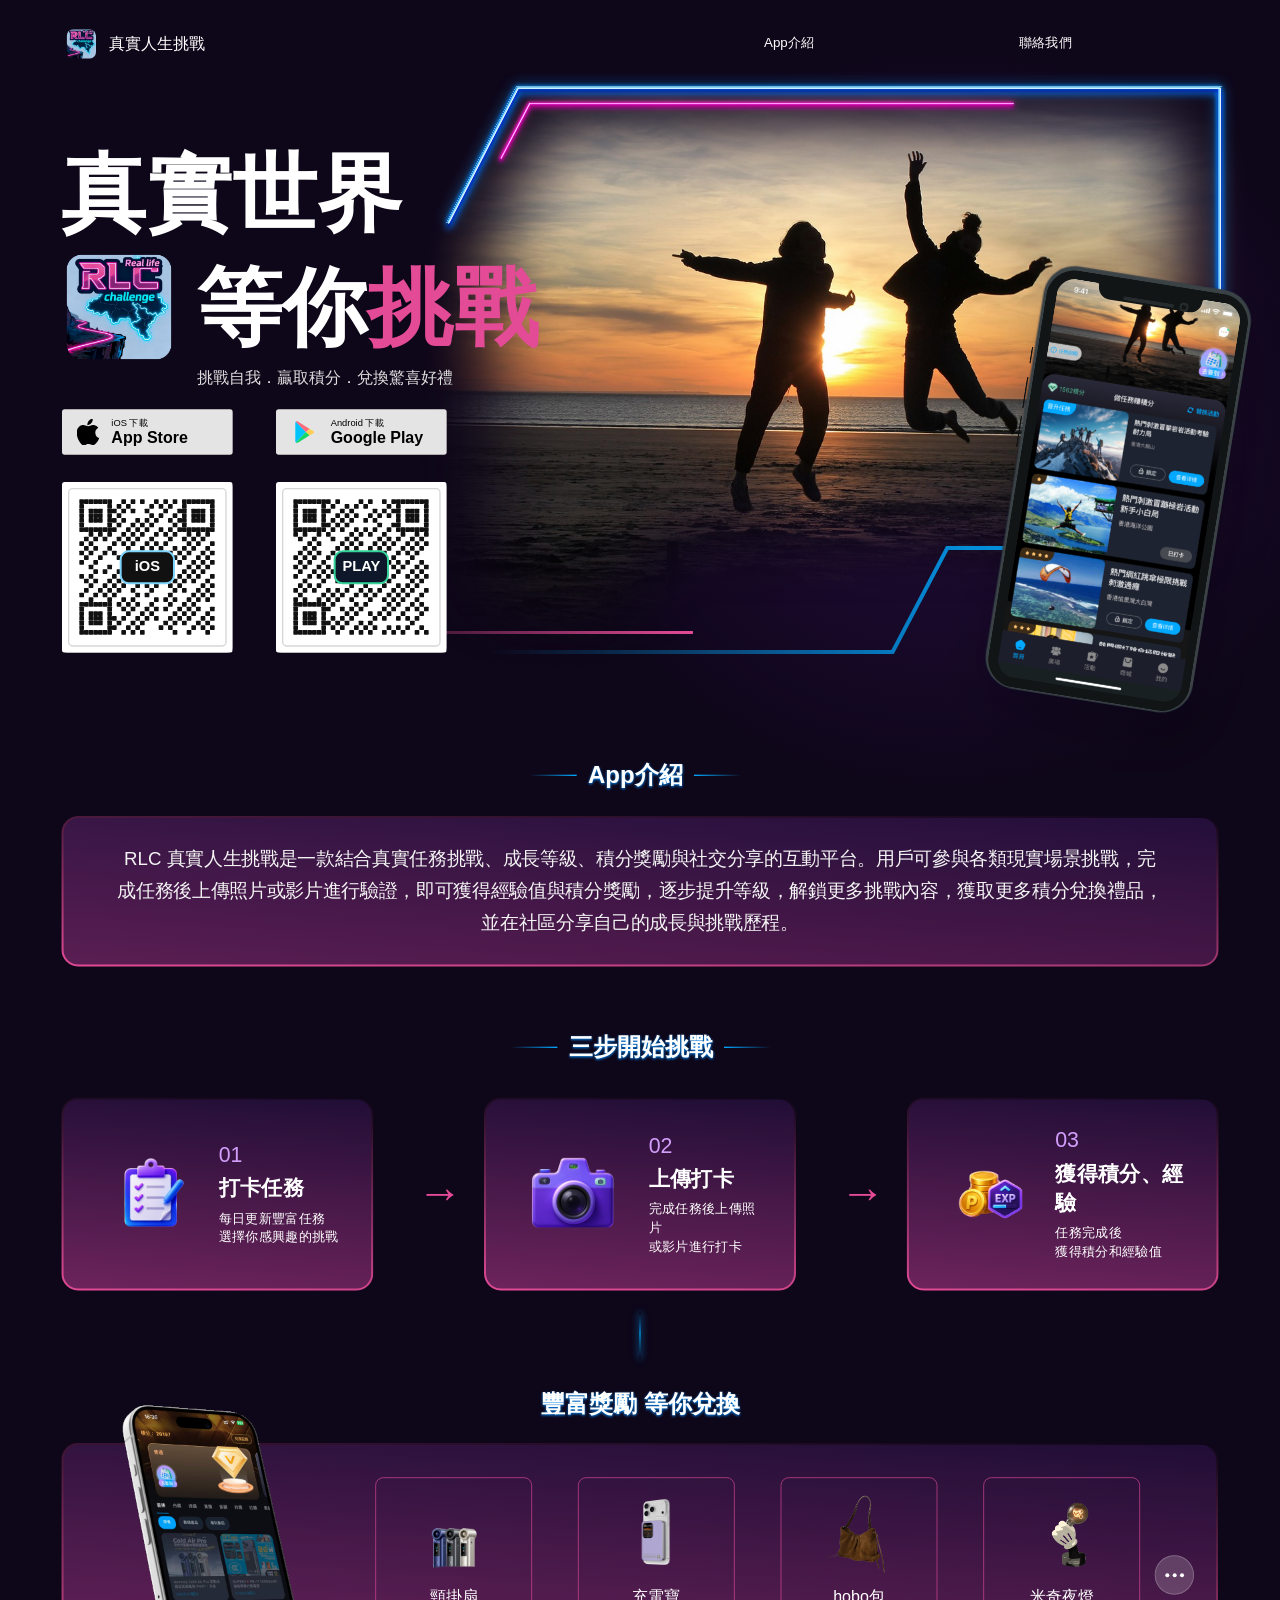
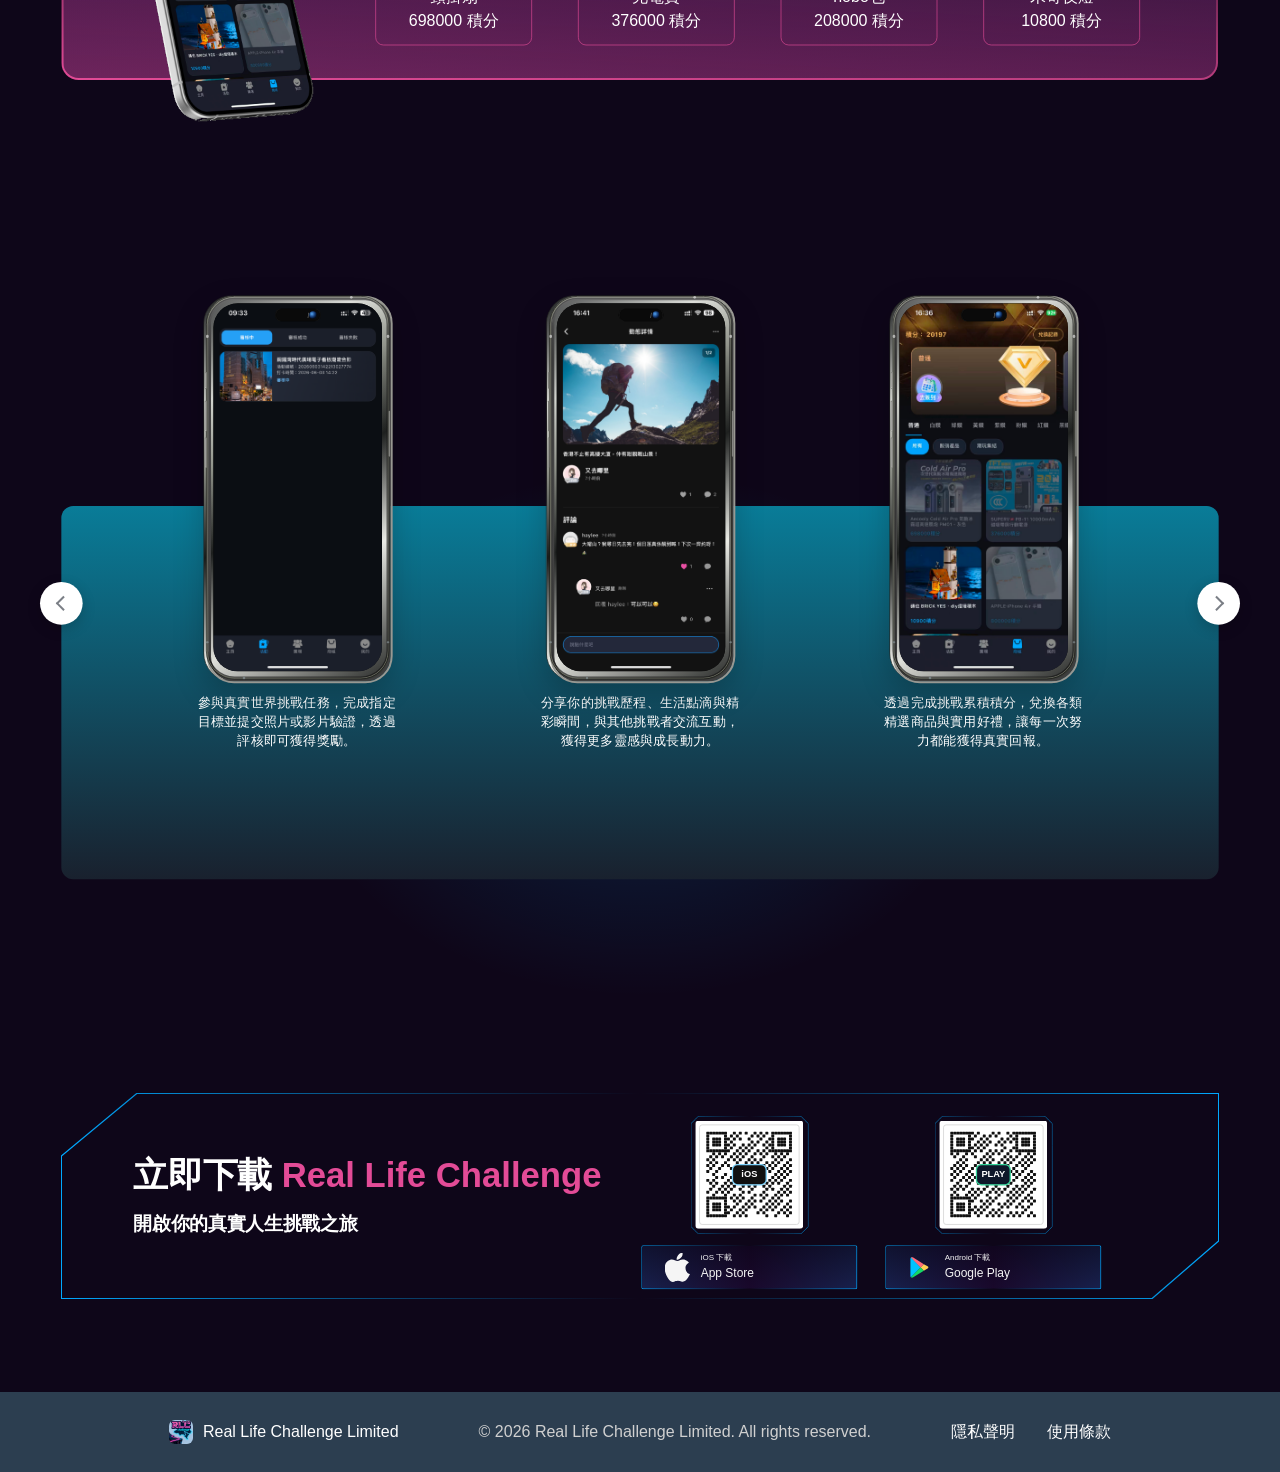
==== commit cecf270e: "在法律頁面底部加入首頁頁尾 contact.html / privacy.html / terms.html 新增 footer，含品牌、版權、隱私政策與使用條款連結。legal.css 新增 foo" ====
--- a/index.html
+++ b/index.html
@@ -254,7 +254,7 @@
         </div>
         <p>© 2026 Real Life Challenge Limited. All rights reserved.</p>
         <nav>
-          <a href="./privacy.html">隱私政策</a>
+          <a href="./privacy.html">隱私聲明</a>
           <a href="./terms.html">使用條款</a>
         </nav>
       </footer>
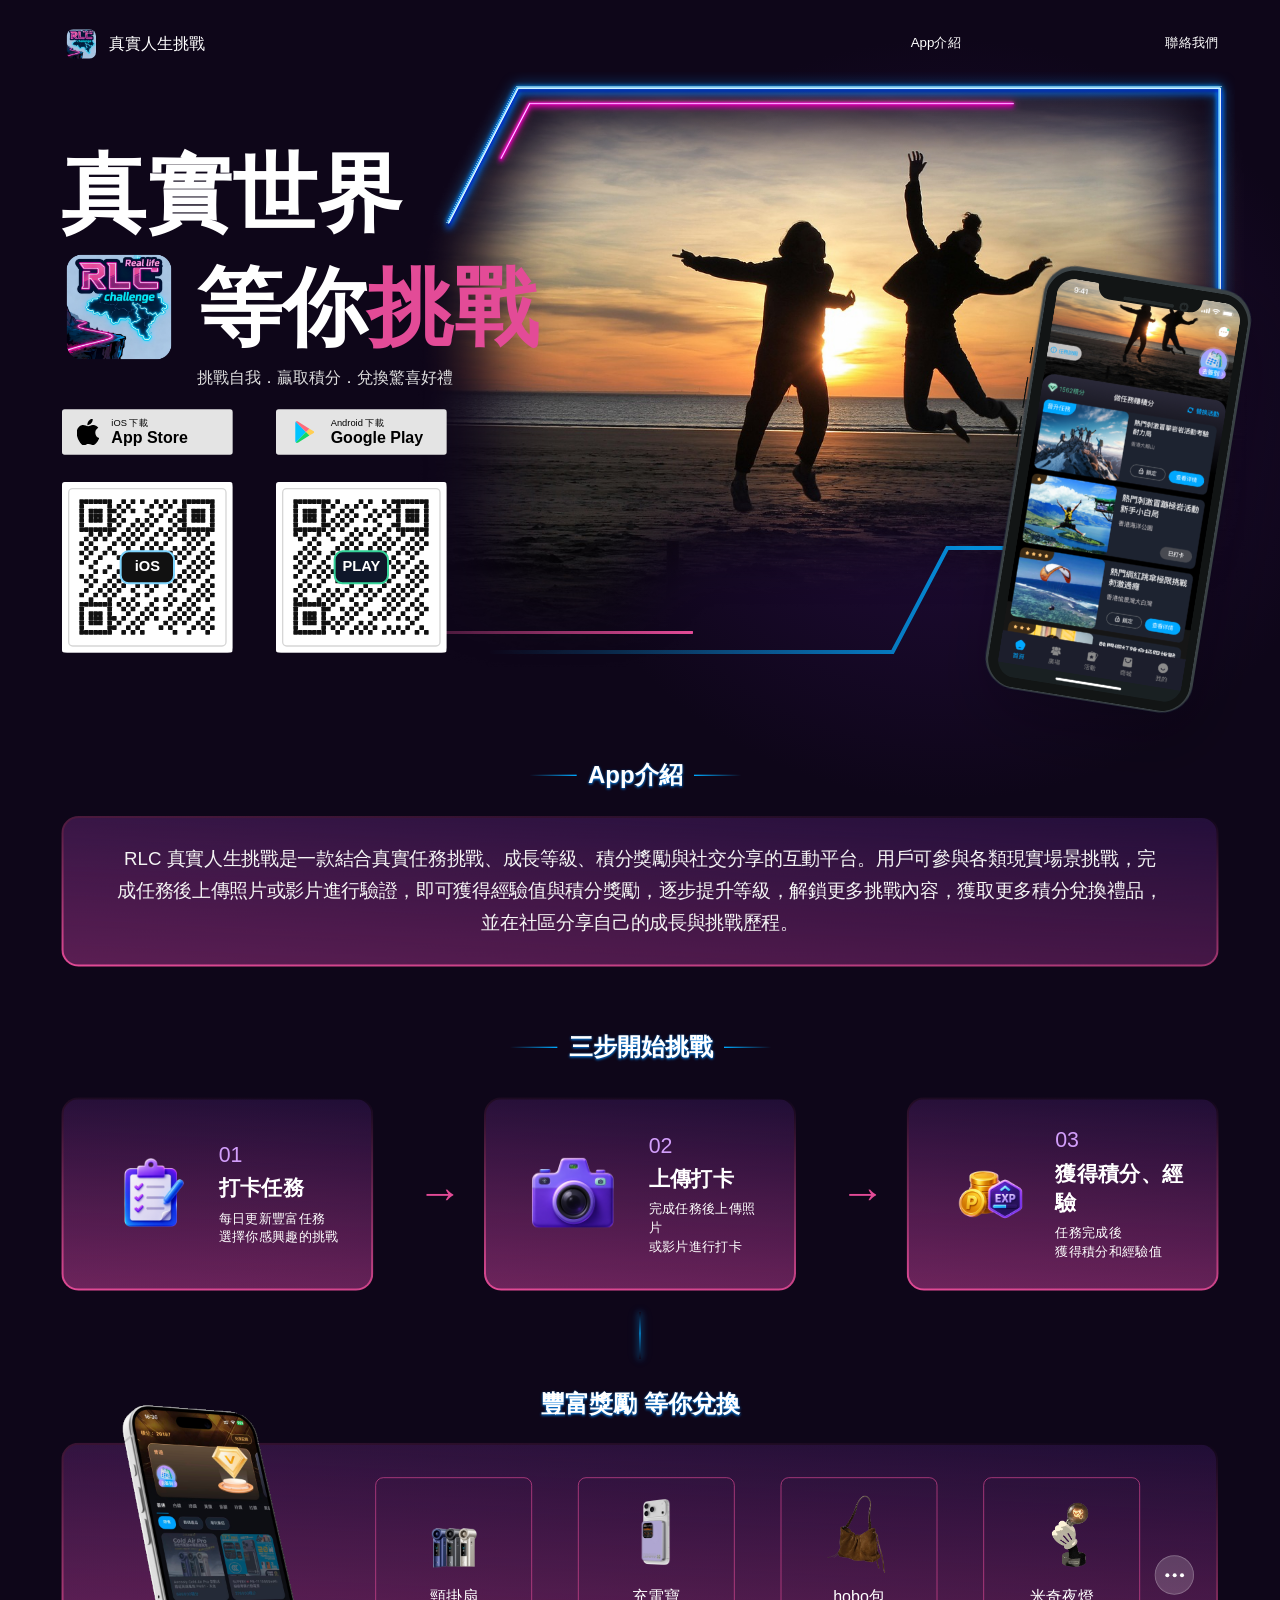
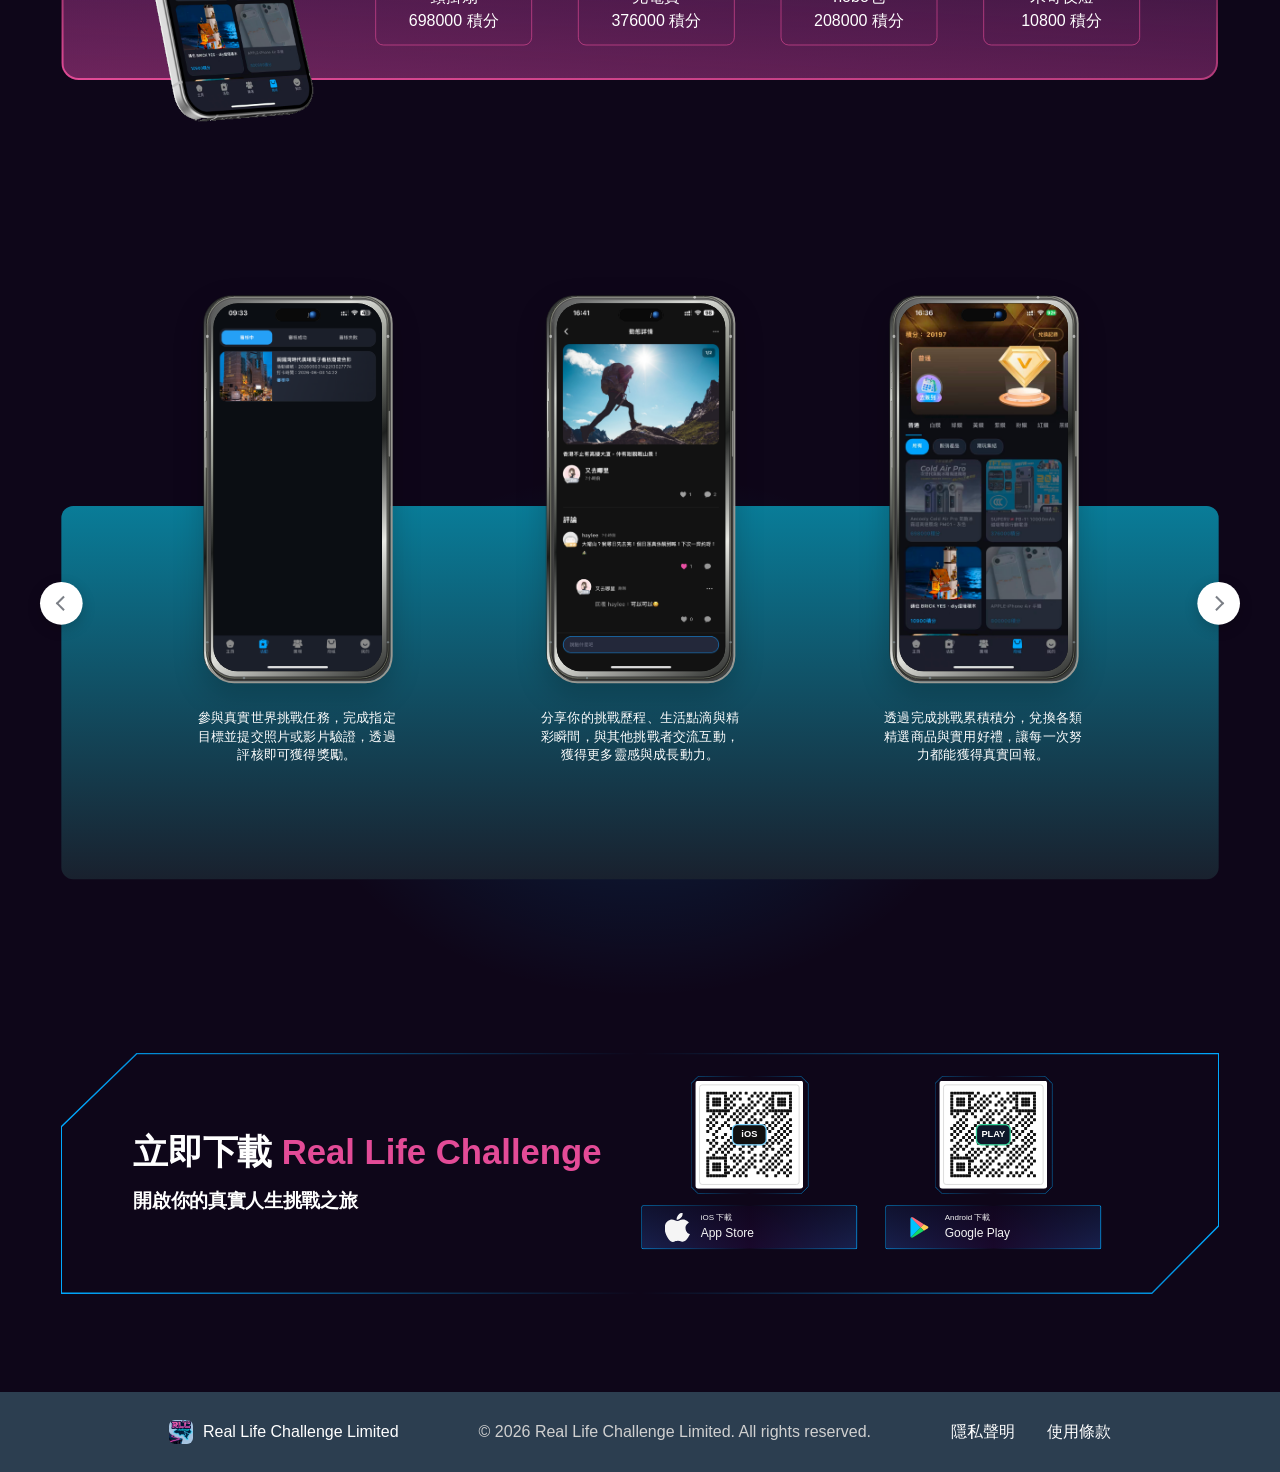
==== commit 40a8a1fe: "Add Google Search Console meta tag to index.html" ====
--- a/index.html
+++ b/index.html
@@ -9,6 +9,7 @@
     />
     <title>真實人生挑戰</title>
     <link rel="stylesheet" href="./styles.css" />
+    <meta name="google-site-verification" content="B2evrfFzxUKyFD201YbjmDLudzUp9lefWWMwBjP1XFs" />
   </head>
   <body>
     <main class="page-shell">
--- a/styles.css
+++ b/styles.css
@@ -113,7 +113,7 @@
 
 .main-nav {
   position: absolute;
-  left: 1040px;
+  left: 1260px;
   top: 8px;
   display: flex;
   align-items: center;
@@ -1044,7 +1044,7 @@
 
 .showcase-item p {
   width: 302px;
-  margin: 18px auto 0;
+  margin: 40px auto 0;
   font-size: 20px;
   font-weight: 500;
   line-height: 1.4;
@@ -1096,9 +1096,9 @@
 .cta {
   position: absolute;
   left: 92px;
-  top: 4040px;
+  top: 3980px;
   width: 1736px;
-  height: 308px;
+  height: 360px;
 }
 
 .cta-border {
@@ -1106,7 +1106,7 @@
   left: -1px;
   top: -1px;
   width: 1738px;
-  height: 310px;
+  height: 362px;
   pointer-events: none;
 }
 
